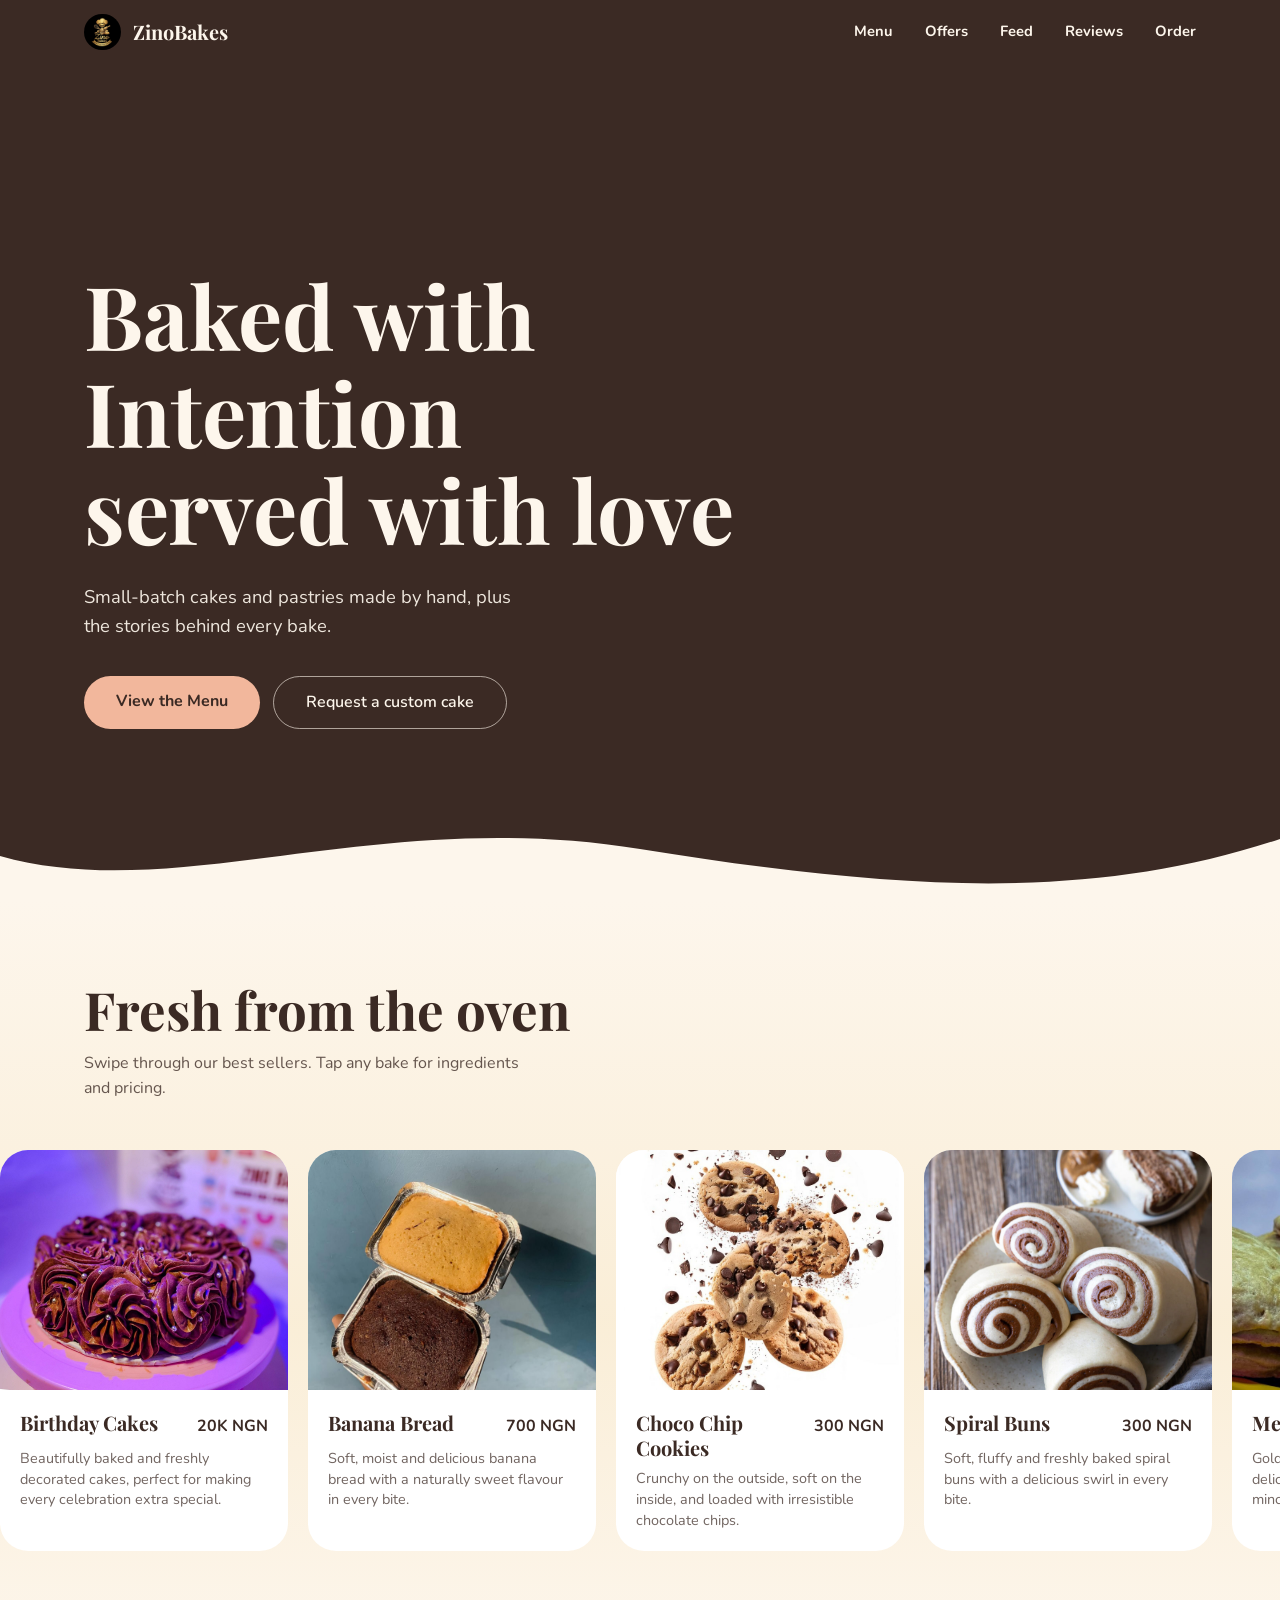
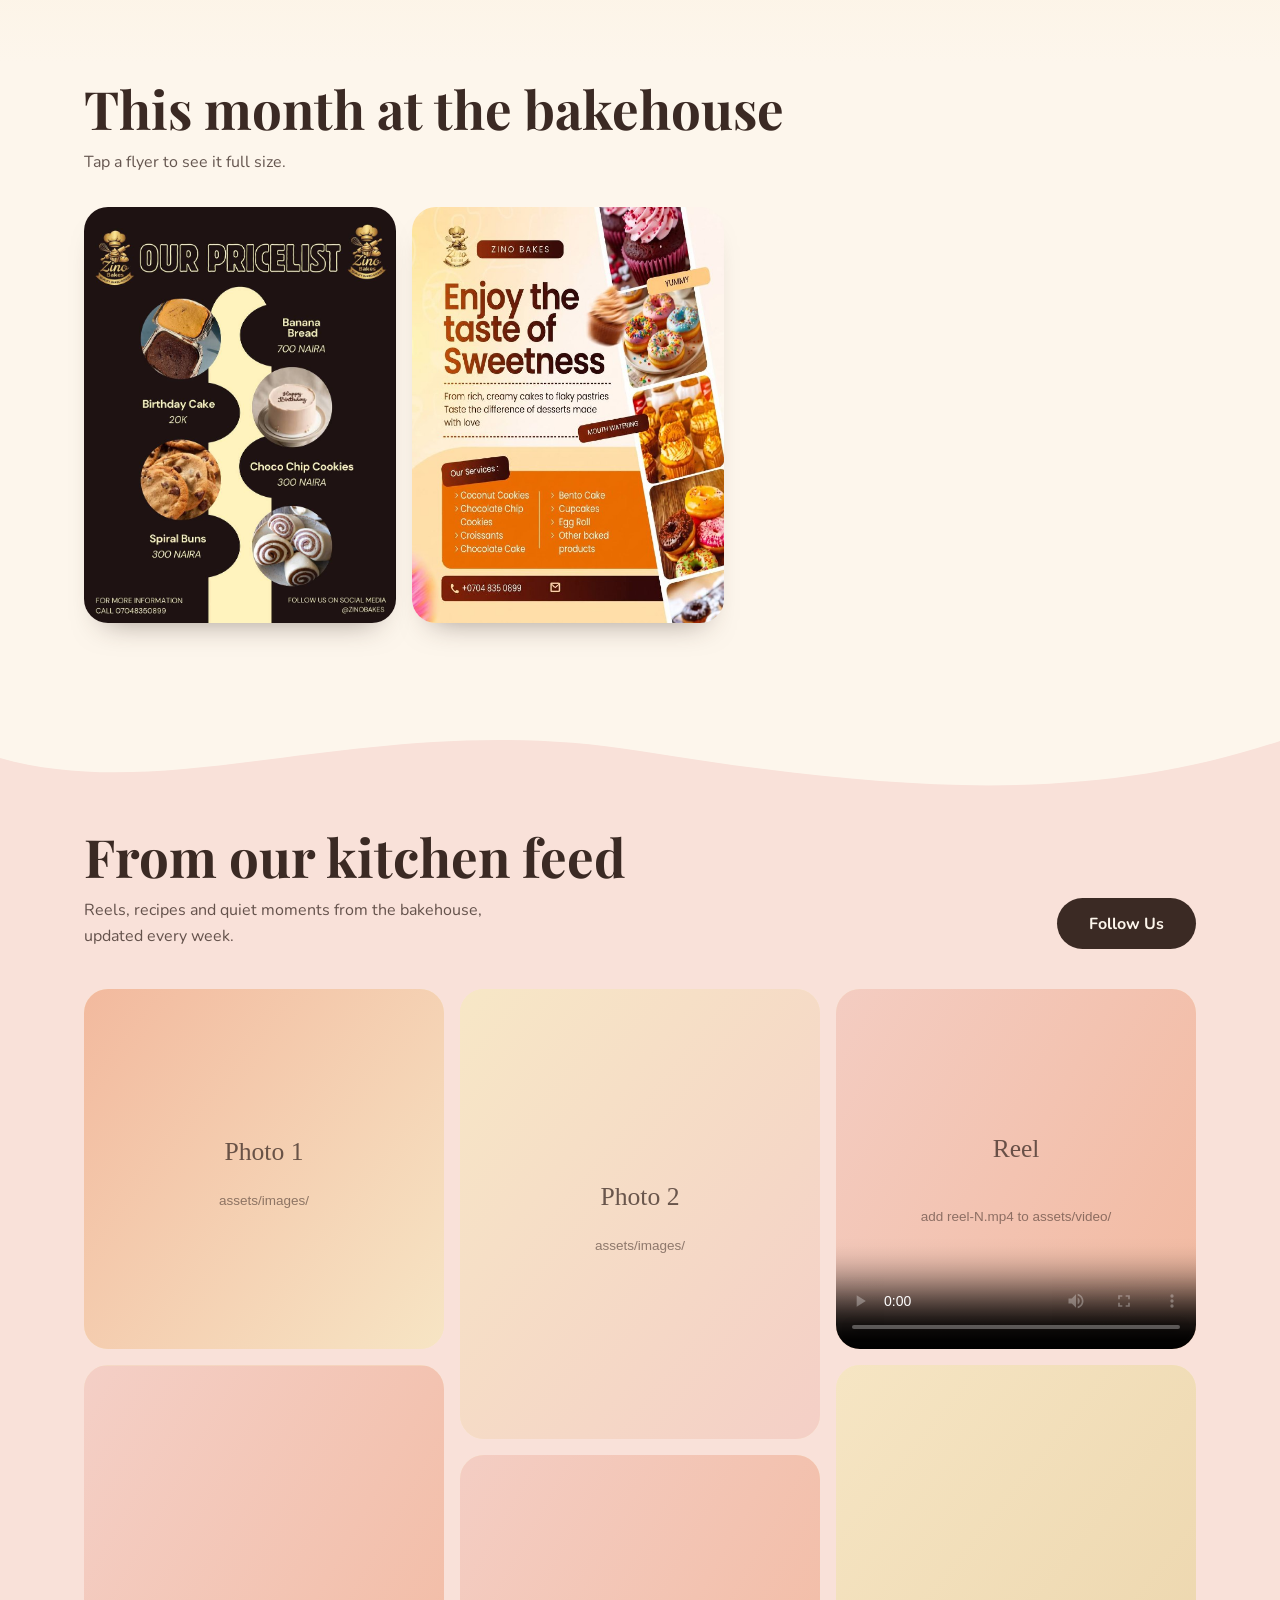
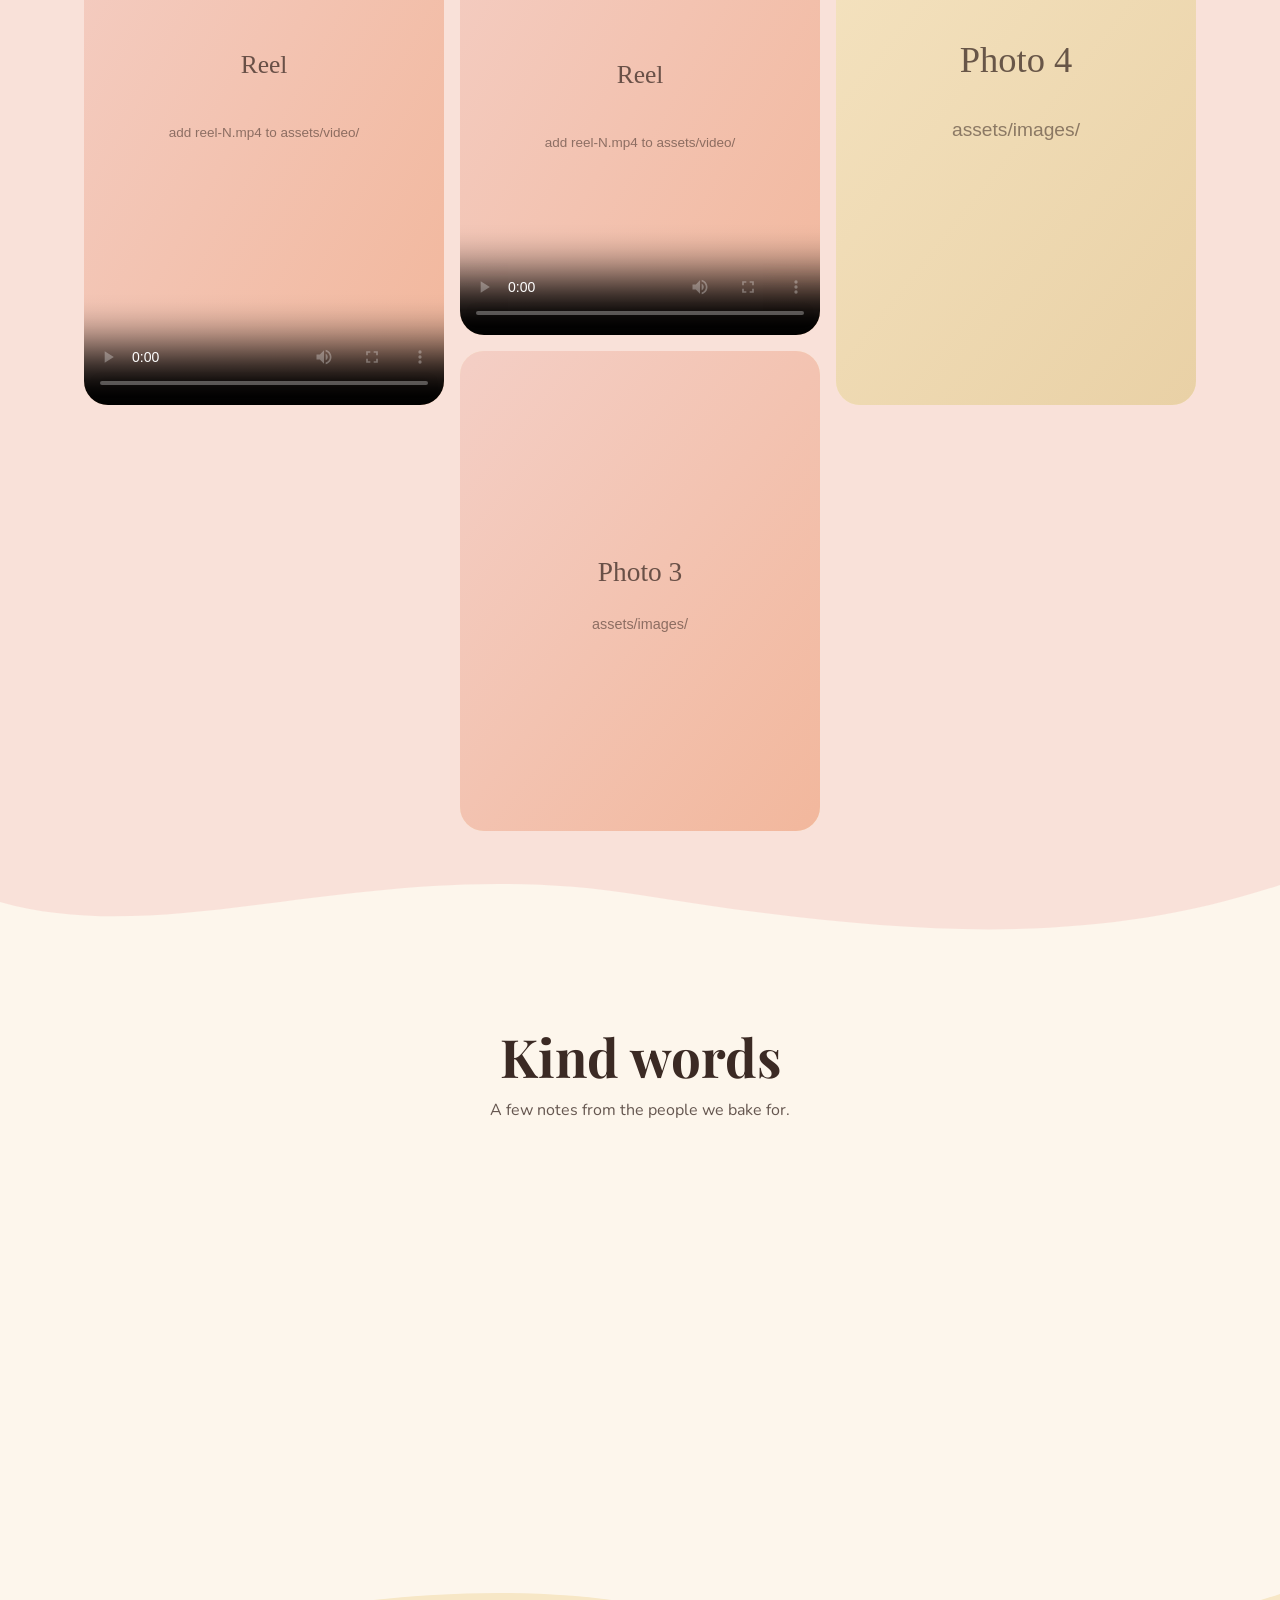
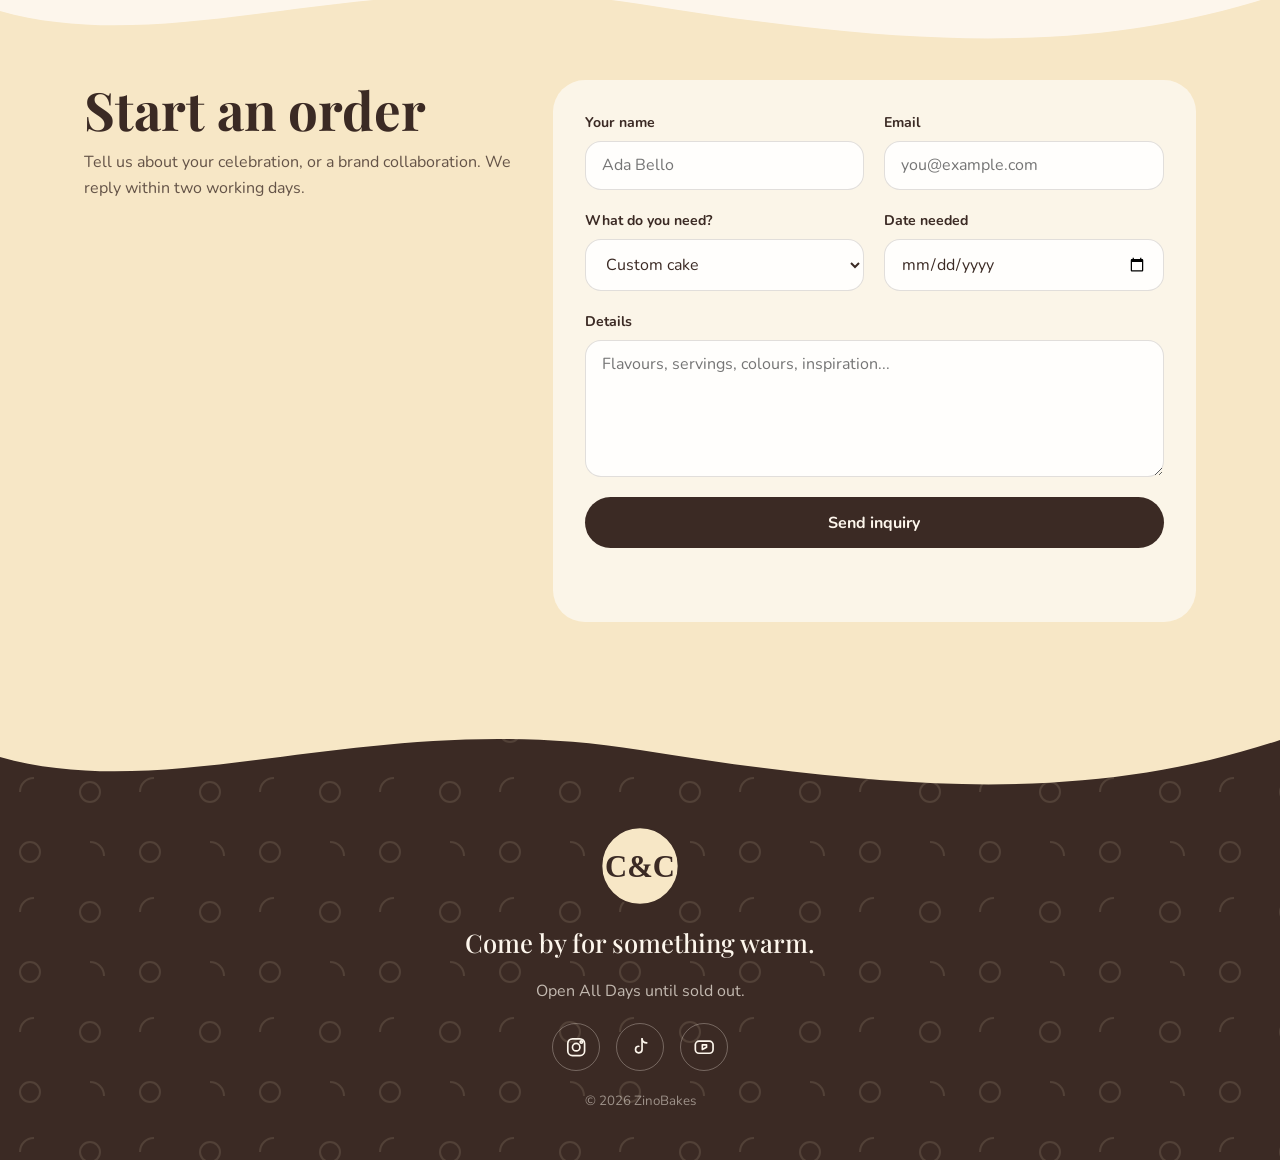
==== index.html @ 6f9457a2 "Add files via upload" ====
<!DOCTYPE html>
<html lang="en">
<head>
  <meta charset="utf-8">
  <meta name="viewport" content="width=device-width, initial-scale=1, viewport-fit=cover">
  <title>ZinoBakes</title>
  <meta name="description" content="Small-batch cakes and pastries made by hand, plus the stories behind every bake.">
  <link rel="icon" href="assets/logo/logo.jpg">
  <link rel="preconnect" href="https://fonts.googleapis.com">
  <link rel="preconnect" href="https://fonts.gstatic.com" crossorigin>
  <link href="https://fonts.googleapis.com/css2?family=Nunito:wght@400;600;700&family=Playfair+Display:ital,wght@0,500;0,700;1,500&display=swap" rel="stylesheet">
  <link rel="stylesheet" href="css/styles.css">
</head>
<body>

<!-- ============ 1. NAVIGATION ============ -->
<header class="site-header">
  <nav class="nav" aria-label="Main">
    <a href="#top" class="brand">
      <img src="assets/logo/logo.jpg" alt="Crumb &amp; Cream logo">
      <span>ZinoBakes</span>
    </a>
    <ul class="nav-links">
      <li><a href="#menu">Menu</a></li>
      <li><a href="#offers">Offers</a></li>
      <li><a href="#feed">Feed</a></li>
      <li><a href="#reviews">Reviews</a></li>
      <li><a href="#order">Order</a></li>
    </ul>
  </nav>
</header>

<main>

<!-- ============ 2. HERO ============ -->
<section id="top" class="hero">
  <video src="assets/video/hero.mp4" poster="assets/images/hero-poster.jpg" autoplay loop muted playsinline aria-label="Hands shaping and baking dough"></video>
  <div class="hero-shade"></div>
  <div class="hero-text">
    <h1>Baked with Intention<br>served with love</h1>
    <p>Small-batch cakes and pastries made by hand, plus the stories behind every bake.</p>
    <div class="hero-actions">
      <a href="#menu" class="btn btn-peach">View the Menu</a>
      <a href="#order" class="btn btn-ghost">Request a custom cake</a>
    </div>
  </div>
  <svg class="wave" viewBox="0 0 1440 100" preserveAspectRatio="none" aria-hidden="true"><path fill="#fdf6ec" d="M0 55 C200 105 420 5 720 48 S1230 100 1440 38 V100 H0Z"/></svg>
</section>

<!-- ============ 3. MENU CAROUSEL (swipe sideways) ============ -->
<section id="menu" class="section menu">
  <div class="container intro">
    <h2>Fresh from the oven</h2>
    <p>Swipe through our best sellers. Tap any bake for ingredients and pricing.</p>
  </div>
  <ul class="track">

      <!-- PRODUCT 1: edit name, price, text and image here -->
      <li class="card" id="product-1">
        <a href="#modal-1" class="card-link" aria-label="Vanilla Bean Layer Cake, $58. View details">
          <img src="assets/products/product-1.jpg" alt="Vanilla Bean Layer Cake" loading="lazy">
          <div class="card-body">
            <div class="card-title"><h3>Birthday Cakes</h3><span class="price">20K NGN</span></div>
            <p>Beautifully baked and freshly decorated cakes, perfect for making every celebration extra special.</p>
          </div>
        </a>
      </li>

      <!-- PRODUCT 2: edit name, price, text and image here -->
      <li class="card" id="product-2">
        <a href="#modal-2" class="card-link" aria-label="Almond Croissant, $6. View details">
          <img src="assets/products/product-2.jpg" alt="Almond Croissant" loading="lazy">
          <div class="card-body">
            <div class="card-title"><h3>Banana Bread</h3><span class="price">700 NGN</span></div>
            <p>Soft, moist and delicious banana bread with a naturally sweet flavour in every bite.</p>
          </div>
        </a>
      </li>

      <!-- PRODUCT 3: edit name, price, text and image here -->
      <li class="card" id="product-3">
        <a href="#modal-3" class="card-link" aria-label="Peach Blush Tart, $34. View details">
          <img src="assets/products/product-3.jpg" alt="Peach Blush Tart" loading="lazy">
          <div class="card-body">
            <div class="card-title"><h3>Choco Chip Cookies</h3><span class="price">300 NGN</span></div>
            <p>Crunchy on the outside, soft on the inside, and loaded with irresistible chocolate chips.</p>
          </div>
        </a>
      </li>

      <!-- PRODUCT 4: edit name, price, text and image here -->
      <li class="card" id="product-4">
        <a href="#modal-4" class="card-link" aria-label="Brown Butter Cookies, $14. View details">
          <img src="assets/products/product-4.jpg" alt="Brown Butter Cookies" loading="lazy">
          <div class="card-body">
            <div class="card-title"><h3>Spiral Buns</h3><span class="price">300 NGN</span></div>
            <p>Soft, fluffy and freshly baked spiral buns with a delicious swirl in every bite.</p>
          </div>
        </a>
      </li>

      <!-- PRODUCT 5: edit name, price, text and image here -->
      <li class="card" id="product-5">
        <a href="#modal-5" class="card-link" aria-label="Honey Cardamom Buns, $16. View details">
          <img src="assets/products/product-5.jpg" alt="Honey Cardamom Buns" loading="lazy">
          <div class="card-body">
            <div class="card-title"><h3>Meat Pie</h3><span class="price">700 NGN</span></div>
            <p>Golden, flaky pastry filled with a delicious, well-seasoned mixture of minced meat, potatoes and carrots.</p>
          </div>
        </a>
      </li>

      <!-- PRODUCT 6: edit name, price, text and image here -->
      <li class="card" id="product-6">
        <a href="#modal-6" class="card-link" aria-label="Rose Pistachio Cupcakes, $24. View details">
          <img src="assets/products/product-6.jpg" alt="Rose Pistachio Cupcakes" loading="lazy">
          <div class="card-body">
            <div class="card-title"><h3>Cupcakes</h3><span class="price">1.5K NGN</span></div>
            <p>Soft, fluffy and moist mini cakes, beautifully decorated with creamy frosting for a delightful treat.</p>
          </div>
        </a>
      </li>

  </ul>
</section>

<!-- ============ 4. OFFERS / FLYERS (tap to enlarge) ============ -->
<section id="offers" class="section offers">
  <div class="container intro">
    <h2>This month at the bakehouse</h2>
    <p>Tap a flyer to see it full size.</p>
  </div>
  <div class="container flyers">
    <!-- FLYER 1: swap the image in assets/flyers -->
    <a href="#flyer-1" class="flyer"><img src="assets/flyers/flyer-1.jpg" alt="Weekend offer flyer" loading="lazy"></a>
    <!-- FLYER 2 -->
    <a href="#flyer-2" class="flyer"><img src="assets/flyers/flyer-2.jpg" alt="Custom cake menu flyer" loading="lazy"></a>
  </div>
</section>

<!-- ============ 5. SOCIAL FEED (masonry) ============ -->
<section id="feed" class="feed">
  <div class="wave-top"><svg class="wave" viewBox="0 0 1440 100" preserveAspectRatio="none" aria-hidden="true"><path fill="#f9e1d9" d="M0 55 C200 105 420 5 720 48 S1230 100 1440 38 V100 H0Z"/></svg></div>
  <div class="feed-body">
    <div class="container">
      <div class="feed-head">
        <div class="intro">
          <h2>From our kitchen feed</h2>
          <p>Reels, recipes and quiet moments from the bakehouse, updated every week.</p>
        </div>
        <a href="https://www.instagram.com/zino_bakes?dlrf=MW4ybmh5eHhidWxyYw==" class="btn btn-dark">Follow Us</a>
      </div>
      <div class="masonry">

        <!-- PHOTO TILE: change src and caption -->
        <figure class="tile r-sq"><img src="assets/images/social-1.svg" alt="Saturday morning spread" loading="lazy"><figcaption>Saturday morning spread</figcaption></figure>

        <!-- VIDEO TILE: change src (mp4 in assets/video) and caption -->
        <figure class="tile r-916"><video src="assets/video/reel-1.mp4" poster="assets/images/reel-poster.svg" loop controls playsinline preload="metadata" aria-label="Lamination, folded in 60 seconds"></video><span class="video-caption">Folded in 60 seconds</span></figure>

        <!-- PHOTO TILE: change src and caption -->
        <figure class="tile r-45"><img src="assets/images/social-2.svg" alt="Flour-dusted hands" loading="lazy"><figcaption>Flour-dusted hands</figcaption></figure>

        <!-- VIDEO TILE: change src (mp4 in assets/video) and caption -->
        <figure class="tile r-34"><video src="assets/video/reel-2.mp4" poster="assets/images/reel-poster.svg" loop controls playsinline preload="metadata" aria-label="Piping rosettes"></video><span class="video-caption">Piping rosettes</span></figure>

        <!-- PHOTO TILE: change src and caption -->
        <figure class="tile r-34"><img src="assets/images/social-3.svg" alt="Tart in golden light" loading="lazy"><figcaption>Tart in golden light</figcaption></figure>

        <!-- VIDEO TILE: change src (mp4 in assets/video) and caption -->
        <figure class="tile r-sq"><video src="assets/video/reel-3.mp4" poster="assets/images/reel-poster.svg" loop controls playsinline preload="metadata" aria-label="The first slice"></video><span class="video-caption">The first slice</span></figure>

        <!-- PHOTO TILE: change src and caption -->
        <figure class="tile r-916"><img src="assets/images/social-4.svg" alt="Behind the counter" loading="lazy"><figcaption>Behind the counter</figcaption></figure>

      </div>
    </div>
  </div>
  <svg class="wave" viewBox="0 0 1440 100" preserveAspectRatio="none" aria-hidden="true"><path fill="#fdf6ec" d="M0 55 C200 105 420 5 720 48 S1230 100 1440 38 V100 H0Z"/></svg>
</section>

<!-- ============ 6. TESTIMONIALS (fade automatically) ============ -->
<section id="reviews" class="section reviews">
  <div class="container intro center">
    <h2>Kind words</h2>
    <p>A few notes from the people we bake for.</p>
  </div>
  <div class="container slider">

        <!-- REVIEW 1: edit photo, text and name -->
        <blockquote class="review">
          <img src="assets/reviews/review-1.svg" alt="Amara O.'s order" loading="lazy">
          <div>
            <div class="stars" role="img" aria-label="5 out of 5 stars"><svg viewBox="0 0 24 24"><path d="M12 2.5l2.9 6.1 6.6.8-4.9 4.6 1.3 6.6L12 17.3l-5.9 3.3 1.3-6.6L2.5 9.4l6.6-.8z"/></svg><svg viewBox="0 0 24 24"><path d="M12 2.5l2.9 6.1 6.6.8-4.9 4.6 1.3 6.6L12 17.3l-5.9 3.3 1.3-6.6L2.5 9.4l6.6-.8z"/></svg><svg viewBox="0 0 24 24"><path d="M12 2.5l2.9 6.1 6.6.8-4.9 4.6 1.3 6.6L12 17.3l-5.9 3.3 1.3-6.6L2.5 9.4l6.6-.8z"/></svg><svg viewBox="0 0 24 24"><path d="M12 2.5l2.9 6.1 6.6.8-4.9 4.6 1.3 6.6L12 17.3l-5.9 3.3 1.3-6.6L2.5 9.4l6.6-.8z"/></svg><svg viewBox="0 0 24 24"><path d="M12 2.5l2.9 6.1 6.6.8-4.9 4.6 1.3 6.6L12 17.3l-5.9 3.3 1.3-6.6L2.5 9.4l6.6-.8z"/></svg></div>
            <p>Our wedding cake looked like a painting and tasted even better. Guests are still asking where it came from.</p>
            <footer><strong>Amara O.</strong>, Wedding cake client</footer>
          </div>
        </blockquote>

        <!-- REVIEW 2: edit photo, text and name -->
        <blockquote class="review">
          <img src="assets/reviews/review-2.svg" alt="Daniel K.'s order" loading="lazy">
          <div>
            <div class="stars" role="img" aria-label="5 out of 5 stars"><svg viewBox="0 0 24 24"><path d="M12 2.5l2.9 6.1 6.6.8-4.9 4.6 1.3 6.6L12 17.3l-5.9 3.3 1.3-6.6L2.5 9.4l6.6-.8z"/></svg><svg viewBox="0 0 24 24"><path d="M12 2.5l2.9 6.1 6.6.8-4.9 4.6 1.3 6.6L12 17.3l-5.9 3.3 1.3-6.6L2.5 9.4l6.6-.8z"/></svg><svg viewBox="0 0 24 24"><path d="M12 2.5l2.9 6.1 6.6.8-4.9 4.6 1.3 6.6L12 17.3l-5.9 3.3 1.3-6.6L2.5 9.4l6.6-.8z"/></svg><svg viewBox="0 0 24 24"><path d="M12 2.5l2.9 6.1 6.6.8-4.9 4.6 1.3 6.6L12 17.3l-5.9 3.3 1.3-6.6L2.5 9.4l6.6-.8z"/></svg><svg viewBox="0 0 24 24"><path d="M12 2.5l2.9 6.1 6.6.8-4.9 4.6 1.3 6.6L12 17.3l-5.9 3.3 1.3-6.6L2.5 9.4l6.6-.8z"/></svg></div>
            <p>The almond croissants are the reason I wake up early on Fridays. Flaky, buttery and never too sweet.</p>
            <footer><strong>Daniel K.</strong>, Weekly regular</footer>
          </div>
        </blockquote>

        <!-- REVIEW 3: edit photo, text and name -->
        <blockquote class="review">
          <img src="assets/reviews/review-3.svg" alt="Tola B.'s order" loading="lazy">
          <div>
            <div class="stars" role="img" aria-label="5 out of 5 stars"><svg viewBox="0 0 24 24"><path d="M12 2.5l2.9 6.1 6.6.8-4.9 4.6 1.3 6.6L12 17.3l-5.9 3.3 1.3-6.6L2.5 9.4l6.6-.8z"/></svg><svg viewBox="0 0 24 24"><path d="M12 2.5l2.9 6.1 6.6.8-4.9 4.6 1.3 6.6L12 17.3l-5.9 3.3 1.3-6.6L2.5 9.4l6.6-.8z"/></svg><svg viewBox="0 0 24 24"><path d="M12 2.5l2.9 6.1 6.6.8-4.9 4.6 1.3 6.6L12 17.3l-5.9 3.3 1.3-6.6L2.5 9.4l6.6-.8z"/></svg><svg viewBox="0 0 24 24"><path d="M12 2.5l2.9 6.1 6.6.8-4.9 4.6 1.3 6.6L12 17.3l-5.9 3.3 1.3-6.6L2.5 9.4l6.6-.8z"/></svg><svg viewBox="0 0 24 24"><path d="M12 2.5l2.9 6.1 6.6.8-4.9 4.6 1.3 6.6L12 17.3l-5.9 3.3 1.3-6.6L2.5 9.4l6.6-.8z"/></svg></div>
            <p>I asked for something peachy and soft. What arrived was perfect, down to the handwritten card.</p>
            <footer><strong>Tola B.</strong>, Birthday order</footer>
          </div>
        </blockquote>

  </div>
</section>

<!-- ============ 7. ORDER INQUIRY ============ -->
<section id="order" class="order">
  <div class="wave-top"><svg class="wave" viewBox="0 0 1440 100" preserveAspectRatio="none" aria-hidden="true"><path fill="#f7e7c6" d="M0 55 C200 105 420 5 720 48 S1230 100 1440 38 V100 H0Z"/></svg></div>
  <div class="order-body">
    <div class="container order-grid">
      <div class="intro">
        <h2>Start an order</h2>
        <p>Tell us about your celebration, or a brand collaboration. We reply within two working days.</p>
      </div>
      <!-- Sent to your database by js/db.js. Keep the name="" attributes as they are. -->
      <form id="inquiry-form" class="form" novalidate>
        <label>Your name<input name="name" required placeholder="Ada Bello" autocomplete="name"></label>
        <label>Email<input name="email" type="email" required placeholder="you@example.com" autocomplete="email"></label>
        <label>What do you need?
          <select name="type">
            <option>Custom cake</option><option>Pastry box</option><option>Event catering</option><option>Content collaboration</option>
          </select>
        </label>
        <label>Date needed<input name="needed_by" type="date"></label>
        <label class="wide">Details<textarea name="message" rows="5" required placeholder="Flavours, servings, colours, inspiration..."></textarea></label>
        <button type="submit" class="btn btn-dark wide">Send inquiry</button>
        <p id="form-status" class="form-status wide" role="status" aria-live="polite"></p>
      </form>
    </div>
  </div>
</section>

</main>

<!-- ============ 8. FOOTER ============ -->
<footer class="footer">
  <div class="wave-top"><svg class="wave" viewBox="0 0 1440 100" preserveAspectRatio="none" aria-hidden="true"><path fill="#3b2a24" d="M0 55 C200 105 420 5 720 48 S1230 100 1440 38 V100 H0Z"/></svg></div>
  <!-- Footer background pattern: change the file in assets/patterns -->
  <div class="footer-pattern" style="background-image:url('assets/patterns/pattern.svg')" aria-hidden="true"></div>
  <div class="footer-inner">
    <img src="assets/logo/logo.svg" alt="Crumb &amp; Cream logo" class="footer-logo">
    <p class="footer-line">Come by for something warm.</p>
    <p class="footer-sub">Open All Days until sold out.</p>
    <ul class="socials">
      <!-- Replace each href with your profile link -->
      <li><a href="https://www.instagram.com/zino_bakes?dlrf=MW4ybmh5eHhidWxyYw==" aria-label="Instagram"><svg viewBox="0 0 24 24"><rect x="3" y="3" width="18" height="18" rx="5"/><circle cx="12" cy="12" r="4"/><circle cx="17.5" cy="6.5" r="1.3"/></svg></a></li>
      <li><a href="https://www.tiktok.com/@zinobakes?_r=1&_t=ZS-9B4LG4REAlz" aria-label="TikTok"><svg viewBox="0 0 24 24"><path d="M14 3v11.5a3.5 3.5 0 1 1-3.5-3.5"/><path d="M14 3c.4 2.6 2 4.2 5 4.4"/></svg></a></li>
      <li><a href="https://www.facebook.com/profile.php?id=61594861042421" aria-label="Facebook"><svg viewBox="0 0 24 24"><rect x="2.5" y="5.5" width="19" height="13" rx="4"/><path d="M10 9.5v5l4.5-2.5v-2.5z"/></svg></a></li>
    </ul>
    <small>&copy; 2026 ZinoBakes</small>
  </div>
</footer>

<!-- ============ POP-UPS (product details) ============ -->

  <!-- POP-UP 1: opens when the card above is tapped. Keep id="modal-1" matching the card link. -->
  <div class="modal" id="modal-1" role="dialog" aria-label="Birthday Cake">
    <a href="#menu" class="modal-veil" aria-label="Close"></a>
    <article class="modal-panel">
      <a href="#menu" class="modal-close" aria-label="Close">&times;</a>
      <img src="assets/products/product-1.jpg" alt="Birthday Cake">
      <div class="modal-text">
        <p class="tag">Celebration Favourite</p>
        <div class="card-title"><h3>Birthday Cake</h3><span class="price">₦20,000</span></div>
        <p>Beautifully baked cake with soft, fluffy layers and delicious creamy frosting, specially decorated to make every celebration unforgettable.</p>
        <h4>Made with</h4>
        <ul class="chips"><li>Premium flour</li><li>Fresh eggs</li><li>Butter</li><li>Whipped cream</li><li>Cake flavouring</li></ul>
        <p class="small">Serves 8–12 people</p>
        <a href="#order" class="btn btn-dark">Order this bake</a>
      </div>
    </article>
  </div>

  <!-- POP-UP 2: opens when the card above is tapped. Keep id="modal-2" matching the card link. -->
  <div class="modal" id="modal-2" role="dialog" aria-label="Banana Bread">
    <a href="#menu" class="modal-veil" aria-label="Close"></a>
    <article class="modal-panel">
      <a href="#menu" class="modal-close" aria-label="Close">&times;</a>
      <img src="assets/products/product-2.svg" alt="Banana Bread">
      <div class="modal-text">
        <p class="tag">Customer Favourite</p>
        <div class="card-title"><h3>Banana Bread</h3><span class="price">₦700</span></div>
        <p>Soft, moist and freshly baked banana bread with a naturally sweet banana flavour that makes every bite irresistible.</p>
        <h4>Made with</h4>
        <ul class="chips"><li>Ripe bananas</li><li>Premium flour</li><li>Fresh eggs</li><li>Butter</li><li>Sugar</li></ul>
        <p class="small">Serves 1–2 people</p>
        <a href="#order" class="btn btn-dark">Order this bake</a>
      </div>
    </article>
  </div>

  <!-- POP-UP 3: opens when the card above is tapped. Keep id="modal-3" matching the card link. -->
  <div class="modal" id="modal-3" role="dialog" aria-label="Choco Chip Cookies">
    <a href="#menu" class="modal-veil" aria-label="Close"></a>
    <article class="modal-panel">
      <a href="#menu" class="modal-close" aria-label="Close">&times;</a>
      <img src="assets/products/product-3.svg" alt="Choco Chip Cookies">
      <div class="modal-text">
        <div class="card-title"><h3>Choco Chip Cookies</h3><span class="price">₦300</span></div>
        <p>Delicious golden cookies with a crunchy exterior, soft centre and generous chocolate chips in every bite.</p>
        <h4>Made with</h4>
        <ul class="chips"><li>Chocolate chips</li><li>Premium flour</li><li>Butter</li><li>Fresh eggs</li><li>Sugar</li></ul>
        <p class="small">Serves 1 person per cookie</p>
        <a href="#order" class="btn btn-dark">Order this bake</a>
      </div>
    </article>
  </div>

  <!-- POP-UP 4: opens when the card above is tapped. Keep id="modal-4" matching the card link. -->
  <div class="modal" id="modal-4" role="dialog" aria-label="Spiral Buns">
    <a href="#menu" class="modal-veil" aria-label="Close"></a>
    <article class="modal-panel">
      <a href="#menu" class="modal-close" aria-label="Close">&times;</a>
      <img src="assets/products/product-4.svg" alt="Spiral Buns">
      <div class="modal-text">
        <div class="card-title"><h3>Spiral Buns</h3><span class="price">₦300</span></div>
        <p>Soft, fluffy and freshly baked spiral buns with a beautiful swirl and a deliciously sweet filling.</p>
        <h4>Made with</h4>
        <ul class="chips"><li>Premium flour</li><li>Butter</li><li>Fresh eggs</li><li>Sugar</li><li>Cinnamon filling</li></ul>
        <p class="small">Serves 1 person per bun</p>
        <a href="#order" class="btn btn-dark">Order this bake</a>
      </div>
    </article>
  </div>

  <!-- POP-UP 5: opens when the card above is tapped. Keep id="modal-5" matching the card link. -->
  <div class="modal" id="modal-5" role="dialog" aria-label="Meat Pie">
    <a href="#menu" class="modal-veil" aria-label="Close"></a>
    <article class="modal-panel">
      <a href="#menu" class="modal-close" aria-label="Close">&times;</a>
      <img src="assets/products/product-5.svg" alt="Meat Pie">
      <div class="modal-text">
        <div class="card-title"><h3>Meat Pie</h3><span class="price">₦1,000</span></div>
        <p>Golden, flaky and buttery pastry filled with a rich, well-seasoned mixture of minced meat, potatoes and carrots.</p>
        <h4>Made with</h4>
        <ul class="chips"><li>Minced meat</li><li>Premium flour</li><li>Potatoes</li><li>Fresh carrots</li><li>Butter and spices</li></ul>
        <p class="small">Serves 1 person per pie</p>
        <a href="#order" class="btn btn-dark">Order this bake</a>
      </div>
    </article>
  </div>

  <!-- POP-UP 6: opens when the card above is tapped. Keep id="modal-6" matching the card link. -->
  <div class="modal" id="modal-6" role="dialog" aria-label="Cupcakes">
    <a href="#menu" class="modal-veil" aria-label="Close"></a>
    <article class="modal-panel">
      <a href="#menu" class="modal-close" aria-label="Close">&times;</a>
      <img src="assets/products/product-6.svg" alt="Cupcakes">
      <div class="modal-text">
        <div class="card-title"><h3>Cupcakes</h3><span class="price">₦1,500</span></div>
        <p>Soft, fluffy and moist mini cakes topped with smooth, creamy frosting, making them the perfect little treat for every occasion.</p>
        <h4>Made with</h4>
        <ul class="chips"><li>Premium flour</li><li>Fresh eggs</li><li>Butter</li><li>Sugar</li><li>Creamy frosting</li></ul>
        <p class="small">Serves 1 person per cupcake</p>
        <a href="#order" class="btn btn-dark">Order this bake</a>
      </div>
    </article>
  </div>

<!-- ============ POP-UPS (flyers) ============ -->
<div class="modal" id="flyer-1" role="dialog" aria-label="Weekend offer flyer">
  <a href="#offers" class="modal-veil" aria-label="Close"></a>
  <div class="flyer-view"><a href="#offers" class="modal-close" aria-label="Close">&times;</a><img src="assets/flyers/flyer-1.jpg" alt="Weekend offer flyer"></div>
</div>
<div class="modal" id="flyer-2" role="dialog" aria-label="Custom cake menu flyer">
  <a href="#offers" class="modal-veil" aria-label="Close"></a>
  <div class="flyer-view"><a href="#offers" class="modal-close" aria-label="Close">&times;</a><img src="assets/flyers/flyer-2.jpg" alt="Custom cake menu flyer"></div>
</div>

<!-- JavaScript is only used for the database and API key -->
<script src="js/config.js"></script>
<script src="js/db.js"></script>
</body>
</html>
---- css/styles.css ----
/* =====================================================================
   Crumb & Cream Bakehouse: styles
   Edit the colours in :root to re-theme the whole site.
   ===================================================================== */
:root {
  --cream: #fdf6ec;
  --vanilla: #f7e7c6;
  --blush: #f4cfc6;
  --peach: #f2b79c;
  --espresso: #3b2a24;
  --feed: #f9e1d9;
  --serif: "Playfair Display", Georgia, serif;
  --sans: Nunito, system-ui, sans-serif;
  --ease: cubic-bezier(.2, .8, .2, 1);
}

*, *::before, *::after { box-sizing: border-box; }
html { scroll-behavior: smooth; scroll-padding-top: 6rem; background: var(--cream); }
body { margin: 0; background: var(--cream); color: var(--espresso); font-family: var(--sans); line-height: 1.6; -webkit-font-smoothing: antialiased; }
body:has(.modal:target) { overflow: hidden; }
img, video, svg { display: block; max-width: 100%; }
a { color: inherit; text-decoration: none; }
ul { list-style: none; margin: 0; padding: 0; }
h1, h2, h3, h4, p { margin: 0; }
h1, h2, h3 { font-family: var(--serif); font-weight: 700; line-height: 1.1; }
:focus-visible { outline: 3px solid var(--peach); outline-offset: 3px; border-radius: 6px; }

.container { max-width: 72rem; margin-inline: auto; padding-inline: 1.25rem; }
.section { padding-block: 5rem; }
.intro h2 { font-size: clamp(2.2rem, 5vw, 3.3rem); }
.intro p { margin-top: .8rem; max-width: 28rem; opacity: .78; }
.center { text-align: center; }
.center p { margin-inline: auto; }
.wave { width: 100%; height: 60px; }
@media (min-width: 768px) { .wave { height: 100px; } }
.wave-top { background: var(--cream); }

/* ---------- Buttons ---------- */
.btn { display: inline-block; border: 0; border-radius: 999px; padding: .9rem 2rem; font: 700 1rem var(--sans); cursor: pointer; text-align: center; transition: filter .3s, opacity .3s, background .3s; }
.btn-peach { background: var(--peach); color: var(--espresso); }
.btn-peach:hover { filter: brightness(1.06); }
.btn-ghost { border: 1px solid rgba(253,246,236,.6); color: var(--cream); font-weight: 600; }
.btn-ghost:hover { background: rgba(253,246,236,.12); }
.btn-dark { background: var(--espresso); color: var(--cream); }
.btn-dark:hover { opacity: .88; }

/* ---------- 1. Navigation (transparent to solid on scroll) ---------- */
.site-header { position: fixed; inset: 0 0 auto 0; z-index: 40; padding-top: env(safe-area-inset-top, 0px);
  background: rgba(253,246,236,.96); color: var(--espresso); box-shadow: 0 8px 30px -18px rgba(59,42,36,.5); }
.nav { max-width: 72rem; margin-inline: auto; padding: .5rem 1.25rem; display: flex; flex-wrap: wrap; align-items: center; justify-content: space-between; gap: .25rem 1.5rem; }
.brand { display: flex; align-items: center; gap: .75rem; font: 700 1.25rem var(--serif); }
.brand img { width: 2.3rem; height: 2.3rem; border-radius: 50%; object-fit: cover; }
.nav-links { display: flex; gap: 1.5rem; font-size: .92rem; font-weight: 700; overflow-x: auto; width: 100%; scrollbar-width: none; padding-bottom: .25rem; }
.nav-links::-webkit-scrollbar { display: none; }
.nav-links a { white-space: nowrap; transition: opacity .3s; }
.nav-links a:hover { opacity: .55; }
@media (min-width: 768px) {
  .nav { height: 4rem; padding-block: 0; flex-wrap: nowrap; }
  .nav-links { width: auto; padding: 0; gap: 2rem; }
}
/* Browsers that support scroll-driven animation: start transparent, turn cream while scrolling.
   Others simply keep the solid cream bar above. */
@supports (animation-timeline: scroll()) {
  .site-header { background: transparent; color: var(--cream); box-shadow: none;
    animation: solidify linear both; animation-timeline: scroll(root block); animation-range: 0 140px; }
}
@keyframes solidify { to { background: rgba(253,246,236,.96); color: var(--espresso); box-shadow: 0 8px 30px -18px rgba(59,42,36,.5); } }

/* ---------- 2. Hero ---------- */
.hero { position: relative; overflow: hidden; background: var(--espresso); }
.hero video { width: 100%; height: 100vh; height: 100svh; object-fit: cover; }
.hero-shade { position: absolute; inset: 0; background: linear-gradient(180deg, rgba(59,42,36,.7), rgba(59,42,36,.35) 50%, rgba(59,42,36,.7)); }
.hero-text { position: absolute; inset: 0; display: flex; flex-direction: column; justify-content: center; max-width: 72rem; margin-inline: auto; padding: 6rem 1.25rem 0; color: var(--cream); }
.hero h1 { font-size: clamp(3rem, 8vw, 5.5rem); max-width: 46rem; }
.hero p { margin-top: 1.5rem; max-width: 28rem; font-size: 1.15rem; opacity: .92; }
.hero-actions { margin-top: 2.2rem; display: flex; flex-wrap: wrap; gap: .8rem; }
.hero .wave { position: absolute; bottom: -1px; left: 0; }

/* ---------- 3. Menu carousel (native swipe, no JavaScript) ---------- */
.menu { background: linear-gradient(180deg, var(--cream), rgba(247,231,198,.55) 55%, var(--cream)); }
.menu .intro { margin-bottom: 2.5rem; }
.track { display: flex; gap: 1.25rem; overflow-x: auto; scroll-snap-type: x mandatory; padding: .5rem max(1.25rem, calc((100vw - 72rem) / 2 + 1.25rem)) 2rem; scrollbar-width: thin; scrollbar-color: var(--peach) transparent; }
.card { flex: 0 0 min(78%, 18rem); scroll-snap-align: start; background: #fff; border-radius: 1.75rem; overflow: hidden; transition: transform .5s var(--ease), box-shadow .5s; }
.card:hover { transform: translateY(-6px); box-shadow: 0 26px 40px -24px rgba(59,42,36,.5); }
.card-link { display: block; height: 100%; }
.card img { width: 100%; height: 15rem; object-fit: cover; background: var(--vanilla); }
.card-body { padding: 1.25rem; }
.card-title { display: flex; justify-content: space-between; align-items: baseline; gap: .8rem; }
.card-title h3 { font-size: 1.25rem; line-height: 1.25; }
.price { font-weight: 700; white-space: nowrap; }
.card-body p { margin-top: .5rem; font-size: .9rem; line-height: 1.45; opacity: .72; }

/* ---------- Pop-ups (pure CSS using :target) ---------- */
.modal { position: fixed; inset: 0; z-index: 60; display: none; align-items: center; justify-content: center; padding: 1rem; }
.modal:target { display: flex; animation: veil .3s both; }
.modal-veil { position: absolute; inset: 0; background: rgba(59,42,36,.72); backdrop-filter: blur(4px); }
.modal-panel { position: relative; display: flex; flex-direction: column; width: 100%; max-width: 48rem; max-height: 92vh; overflow: hidden; background: var(--cream); border-radius: 2rem; box-shadow: 0 30px 80px -20px rgba(0,0,0,.5); animation: panel .4s var(--ease) both; }
.modal-panel > img { width: 100%; height: 14rem; object-fit: cover; flex: none; background: var(--vanilla); }
.modal-text { padding: 1.75rem; overflow-y: auto; }
.modal-text .tag { font-size: .85rem; font-weight: 700; opacity: .6; }
.modal-text h3 { font-size: 1.9rem; }
.modal-text > p:not(.tag):not(.small) { margin-top: .9rem; opacity: .85; }
.modal-text h4 { margin-top: 1.4rem; font-size: .9rem; }
.chips { display: flex; flex-wrap: wrap; gap: .5rem; margin-top: .6rem; }
.chips li { background: var(--vanilla); border-radius: 999px; padding: .2rem .8rem; font-size: .88rem; }
.small { margin-top: 1.1rem; font-size: .88rem; opacity: .65; }
.modal-text .btn { display: block; margin-top: 1.5rem; }
.modal-close { position: absolute; top: .9rem; right: .9rem; z-index: 2; display: grid; place-items: center; width: 2.4rem; height: 2.4rem; border-radius: 50%; background: rgba(253,246,236,.92); font-size: 1.6rem; line-height: 1; box-shadow: 0 2px 8px rgba(0,0,0,.2); }
.modal-close:hover { background: #fff; }
@media (min-width: 768px) {
  .modal-panel { flex-direction: row; }
  .modal-panel > img { width: 50%; height: auto; }
  .modal-text { width: 50%; }
}
.flyer-view { position: relative; max-height: 92vh; }
.flyer-view img { max-height: 92vh; width: auto; border-radius: 1.25rem; box-shadow: 0 30px 80px -20px rgba(0,0,0,.5); animation: panel .4s var(--ease) both; }
@keyframes veil { from { opacity: 0; } }
@keyframes panel { from { opacity: 0; transform: translateY(28px) scale(.95); } }

/* ---------- 4. Flyers ---------- */
.offers { background: var(--cream); padding-top: 1rem; }
.offers .intro { margin-bottom: 2rem; }
.flyers { display: grid; grid-template-columns: repeat(2, 1fr); gap: 1rem; max-width: 40rem; margin-inline: 0; }
@media (min-width: 1024px) { .flyers { margin-inline: auto; margin-left: max(1.25rem, calc((100vw - 72rem) / 2 + 1.25rem)); padding-inline: 0; } }
.flyer { display: block; overflow: hidden; border-radius: 1.5rem; box-shadow: 0 18px 30px -20px rgba(59,42,36,.5); transition: transform .5s var(--ease); }
.flyer:hover { transform: translateY(-5px) rotate(-.6deg); }
.flyer img { width: 100%; aspect-ratio: 3 / 4; object-fit: cover; }

/* ---------- 5. Social feed (masonry) ---------- */
.feed > .wave-top { background: var(--cream); }
.feed-body { background: var(--feed); padding-block: 1.5rem 1rem; }
.feed > .wave:last-child { background: var(--feed); }
.feed-head { display: flex; flex-wrap: wrap; align-items: flex-end; justify-content: space-between; gap: 1rem; margin-bottom: 2.5rem; }
.masonry { column-count: 2; column-gap: 1rem; }
@media (min-width: 1024px) { .masonry { column-count: 3; } }
.tile { position: relative; margin: 0 0 1rem; overflow: hidden; border-radius: 1.5rem; background: var(--vanilla); break-inside: avoid; }
.tile img, .tile video { width: 100%; height: 100%; object-fit: cover; }
.tile img { transition: transform .7s; }
.tile:hover img { transform: scale(1.05); }
.r-sq { aspect-ratio: 1 / 1; } .r-45 { aspect-ratio: 4 / 5; } .r-34 { aspect-ratio: 3 / 4; } .r-916 { aspect-ratio: 9 / 16; }
.tile figcaption { position: absolute; inset: auto 0 0 0; padding: 2.5rem 1rem 1rem; background: linear-gradient(0deg, rgba(59,42,36,.65), transparent); color: var(--cream); font-size: .88rem; font-weight: 700; opacity: 0; transition: opacity .5s; pointer-events: none; }
.tile:hover figcaption { opacity: 1; }
.play { position: absolute; left: 50%; top: 50%; width: 4rem; height: 4rem; display: grid; place-items: center; transform: translate(-50%, -50%); border-radius: 50%; background: rgba(253,246,236,.88); color: var(--espresso); box-shadow: 0 8px 20px rgba(0,0,0,.25); opacity: .6; pointer-events: none; transition: opacity .35s, transform .35s; }
.play svg { width: 1.7rem; height: 1.7rem; fill: currentColor; margin-left: .15rem; }
.tile:hover .play { opacity: 1; transform: translate(-50%, -50%) scale(1.12); }
.tile:has(video:playing) .play { opacity: 0; }
.tile:has(video:not(:paused)) .play { opacity: 0; }

/* ---------- 6. Testimonials (fade, no JavaScript) ---------- */
.reviews { background: var(--cream); }
.slider { position: relative; max-width: 56rem; min-height: 27rem; margin-top: 3rem; }
@media (min-width: 640px) { .slider { min-height: 19rem; } }
.review { position: absolute; inset: 0; margin: 0; display: flex; flex-direction: column; align-items: center; gap: 1.5rem; padding: 2rem; background: rgba(247,231,198,.6); border-radius: 2rem; opacity: 0; pointer-events: none; animation: fade 18s infinite both; }
.review:nth-child(2) { animation-delay: 6s; }
.review:nth-child(3) { animation-delay: 12s; }
.slider:hover .review { animation-play-state: paused; }
@media (min-width: 640px) { .review { flex-direction: row; } }
.review img { width: 8rem; height: 8rem; flex: none; border-radius: 50%; object-fit: cover; background: var(--blush); }
@media (min-width: 640px) { .review img { width: 10rem; height: 10rem; } }
.review p { margin-top: 1rem; font: 500 clamp(1.15rem, 2.4vw, 1.5rem) / 1.55 var(--serif); }
.review footer { margin-top: 1rem; font-size: .9rem; }
.stars { display: flex; gap: .25rem; justify-content: center; }
@media (min-width: 640px) { .stars { justify-content: flex-start; } }
.stars svg { width: 1.25rem; height: 1.25rem; fill: var(--peach); }
@keyframes fade { 0% { opacity: 0; transform: translateY(12px); } 5%, 30% { opacity: 1; transform: none; } 36%, 100% { opacity: 0; transform: translateY(-8px); } }

/* ---------- 7. Order inquiry ---------- */
.order > .wave-top { background: var(--cream); }
.order-body { background: var(--vanilla); padding-block: 1.5rem 5rem; }
.order-grid { display: grid; gap: 2.5rem; }
@media (min-width: 768px) { .order-grid { grid-template-columns: 2fr 3fr; } }
.form { display: grid; gap: 1.25rem; padding: 1.5rem; background: rgba(255,255,255,.6); border-radius: 2rem; }
@media (min-width: 640px) { .form { grid-template-columns: 1fr 1fr; padding: 2rem; } }
.form label { display: block; font-size: .88rem; font-weight: 700; }
.form input, .form select, .form textarea { display: block; width: 100%; margin-top: .4rem; padding: .8rem 1rem; border: 1px solid rgba(59,42,36,.15); border-radius: 1rem; background: rgba(255,255,255,.85); color: var(--espresso); font: 400 1rem var(--sans); }
.form input:focus, .form select:focus, .form textarea:focus { outline: none; border-color: var(--peach); box-shadow: 0 0 0 3px rgba(242,183,156,.4); }
.form .wide { grid-column: 1 / -1; }
.form-status { min-height: 1.4rem; font-weight: 700; font-size: .92rem; }
.form-status.ok { color: #3f6b3a; }
.form-status.err { color: #a3392d; }
.btn:disabled { opacity: .6; cursor: wait; }

/* ---------- 8. Footer ---------- */
.footer { position: relative; overflow: hidden; background: var(--espresso); color: var(--cream); }
.footer > .wave-top { background: var(--vanilla); }
.footer-pattern { position: absolute; inset: 0; opacity: .12; background-size: 120px; pointer-events: none; }
.footer-inner { position: relative; display: flex; flex-direction: column; align-items: center; gap: 1.2rem; padding: 1.5rem 1.25rem 3rem; text-align: center; }
.footer-logo { width: 5rem; height: 5rem; border-radius: 50%; object-fit: cover; }
.footer-line { font: 500 1.6rem var(--serif); }
.footer-sub { opacity: .7; }
.socials { display: flex; gap: 1rem; }
.socials a { display: grid; place-items: center; width: 3rem; height: 3rem; border: 1px solid rgba(253,246,236,.3); border-radius: 50%; transition: background .3s, color .3s; }
.socials a:hover { background: var(--peach); color: var(--espresso); }
.socials svg { width: 1.4rem; height: 1.4rem; fill: none; stroke: currentColor; stroke-width: 1.8; stroke-linecap: round; stroke-linejoin: round; }
.footer small { opacity: .5; }

@media (prefers-reduced-motion: reduce) {
  html { scroll-behavior: auto; }
  *, *::before, *::after { transition: none !important; }
  .site-header, .modal:target, .modal-panel, .flyer-view img { animation: none !important; }
  .slider { min-height: 0; display: grid; gap: 1rem; }
  .review { position: static; opacity: 1; animation: none; pointer-events: auto; }
}
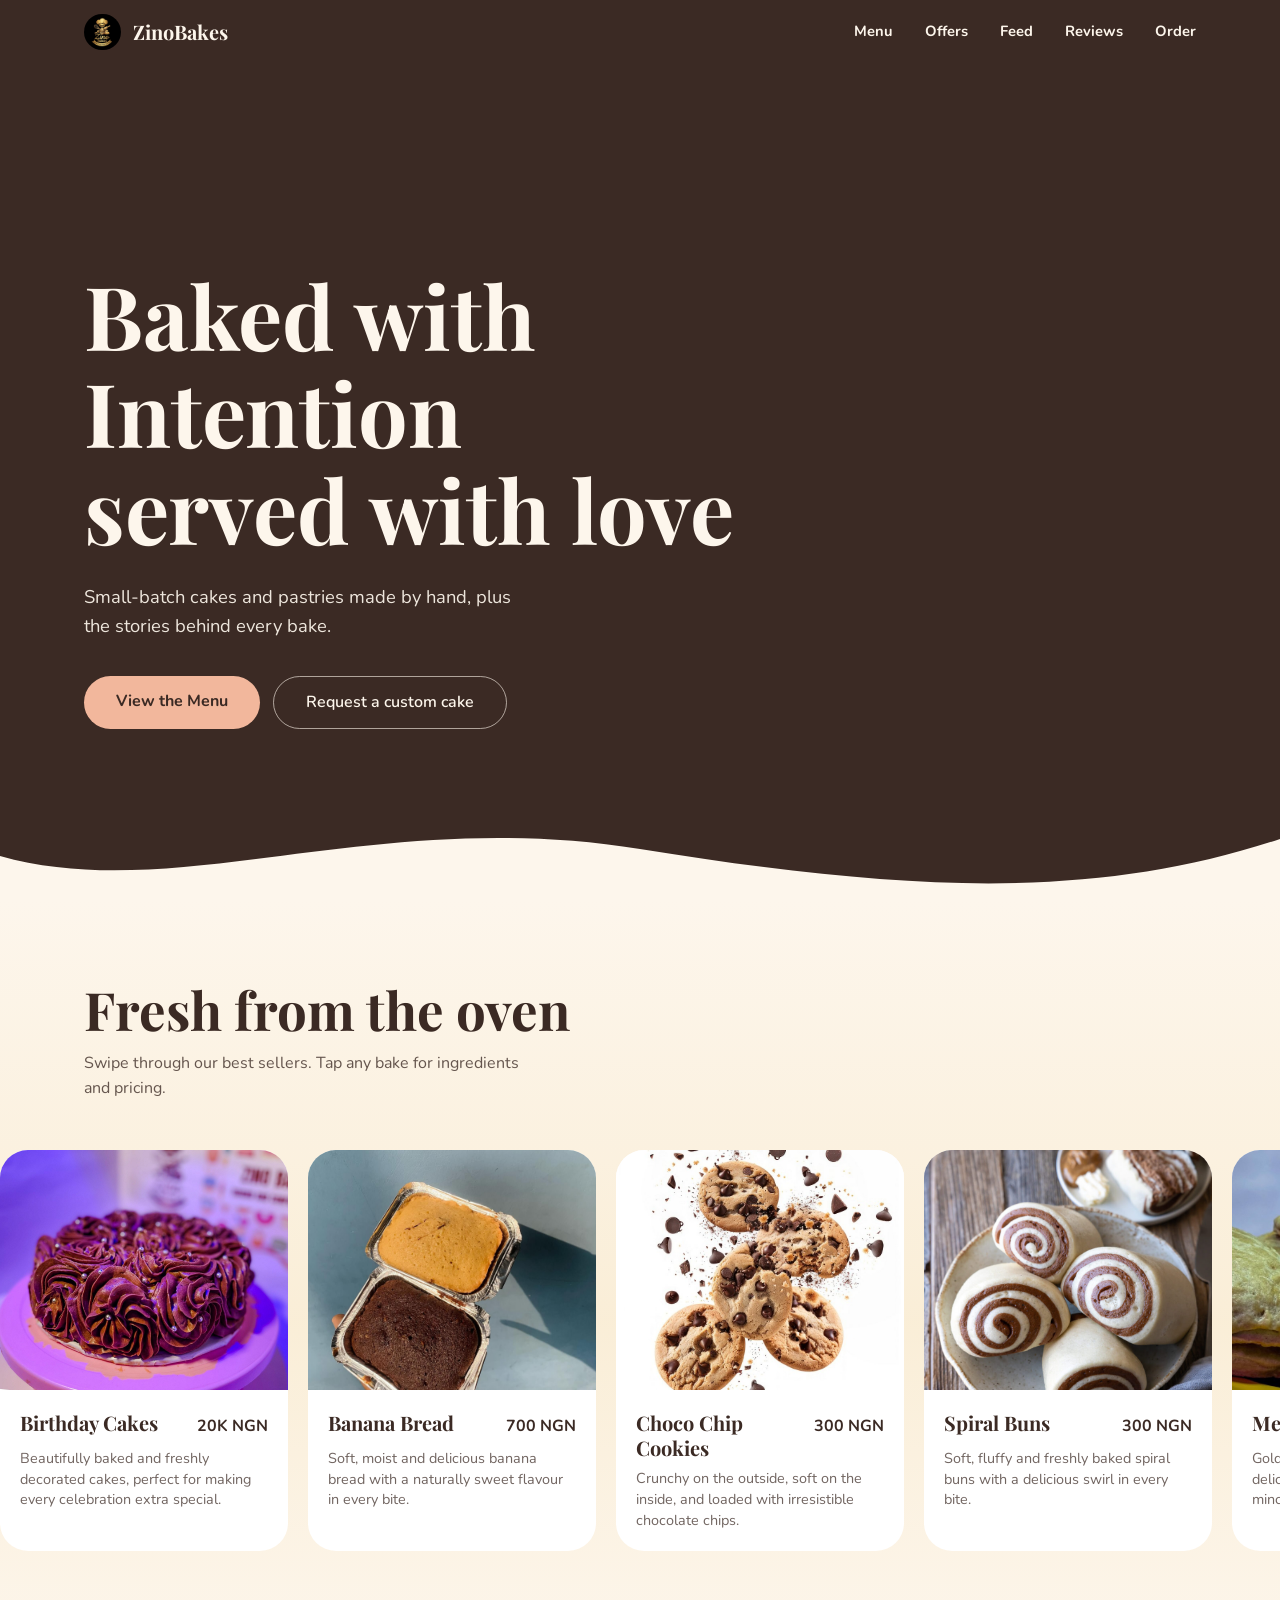
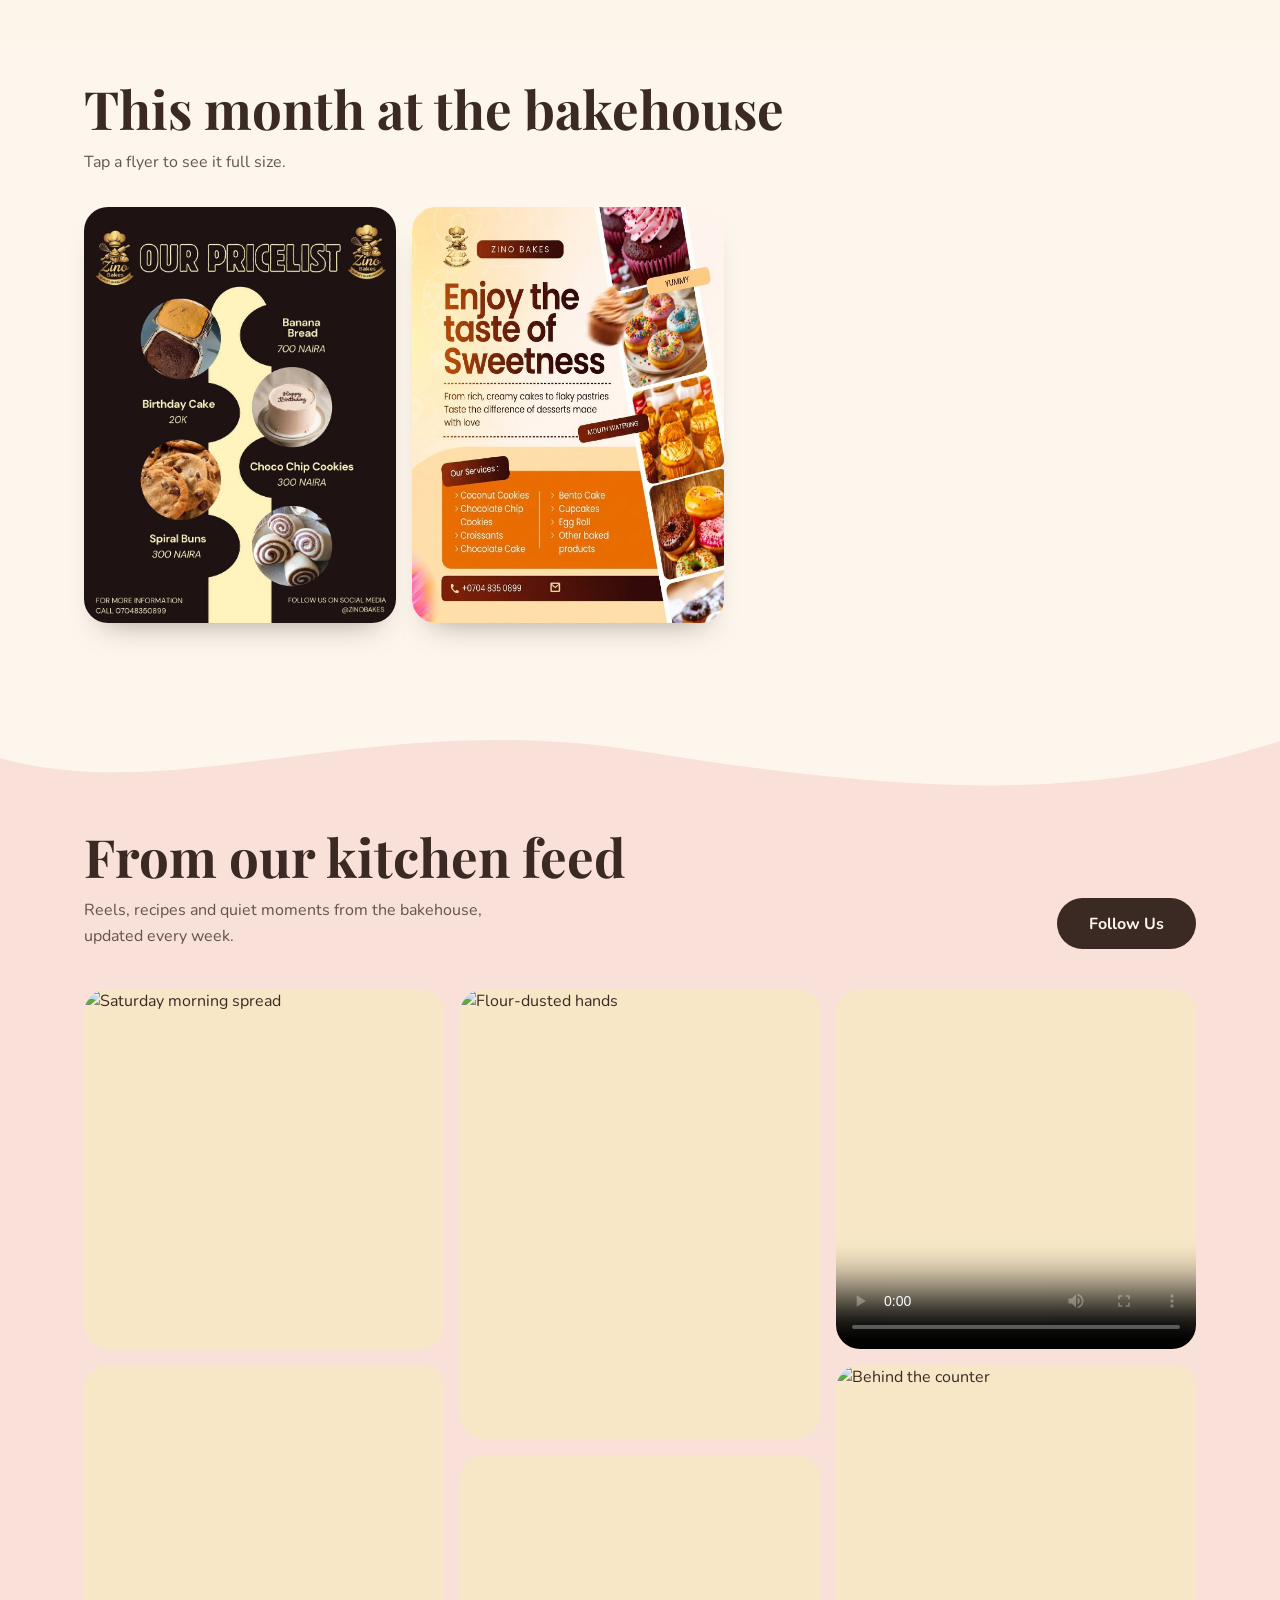
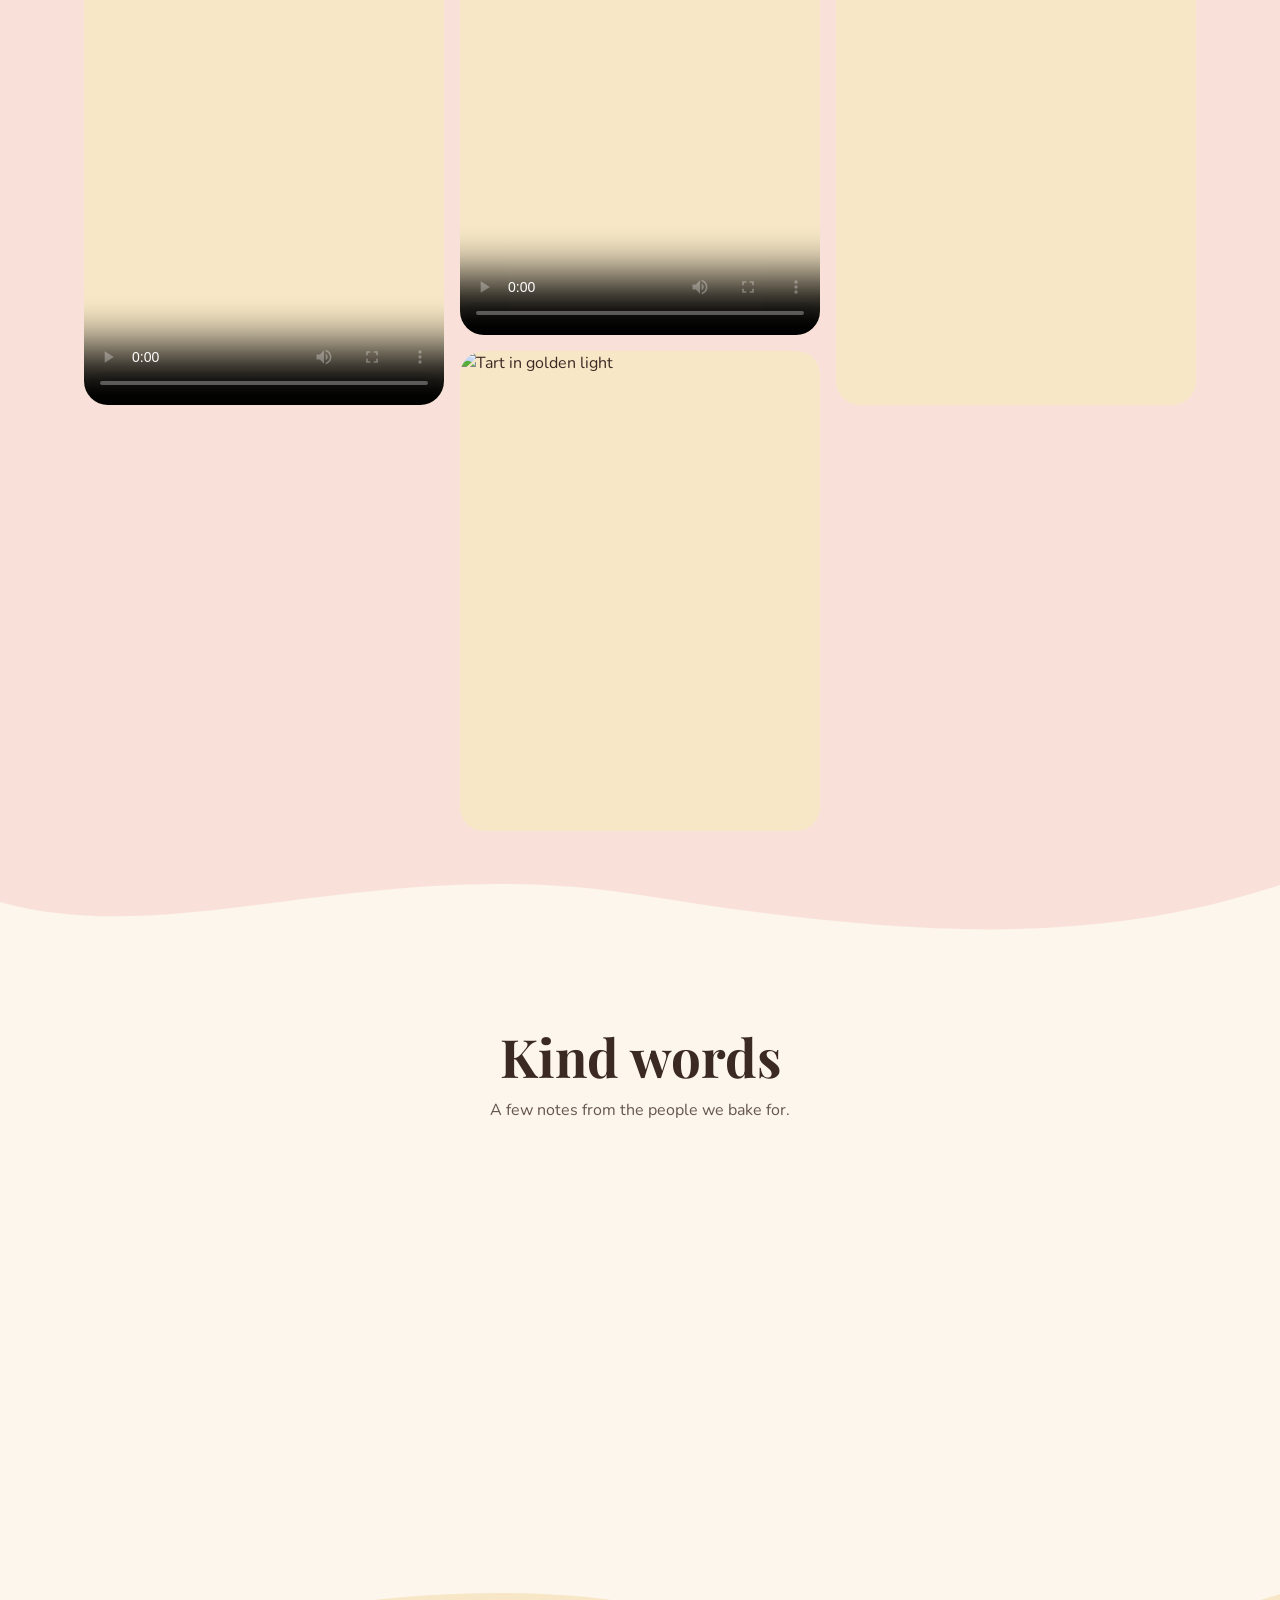
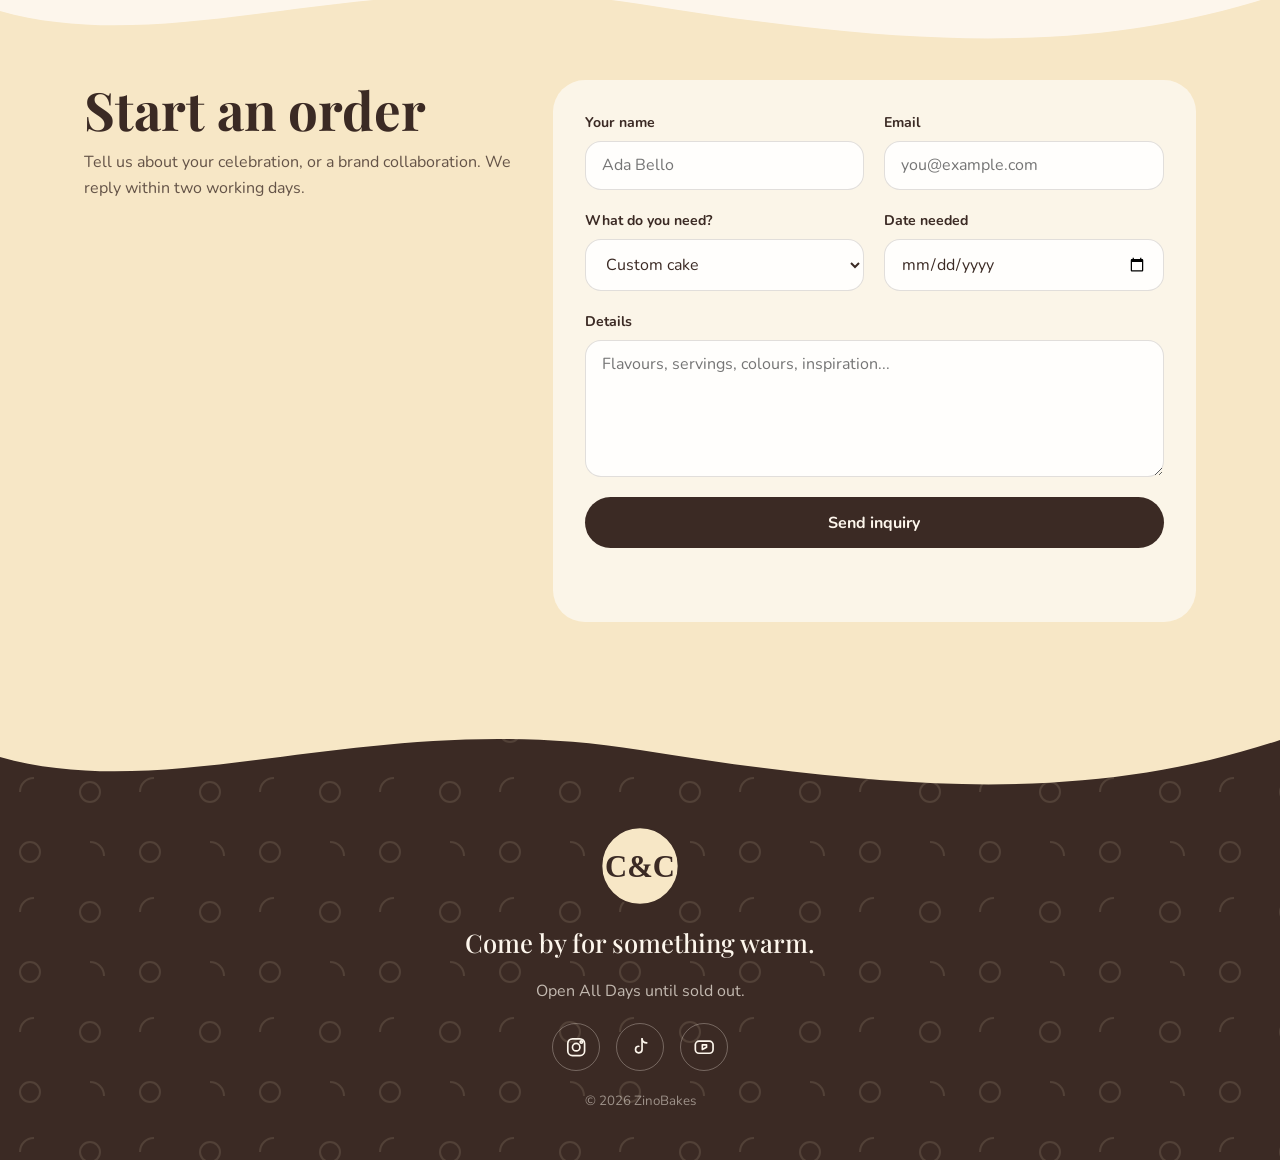
==== commit d88743d2: "Update index.html" ====
--- a/index.html
+++ b/index.html
@@ -153,25 +153,25 @@
       <div class="masonry">
 
         <!-- PHOTO TILE: change src and caption -->
-        <figure class="tile r-sq"><img src="assets/images/social-1.svg" alt="Saturday morning spread" loading="lazy"><figcaption>Saturday morning spread</figcaption></figure>
+        <figure class="tile r-sq"><img src="assets/images/social-1.jpg" alt="Saturday morning spread" loading="lazy"><figcaption>Saturday morning spread</figcaption></figure>
 
         <!-- VIDEO TILE: change src (mp4 in assets/video) and caption -->
-        <figure class="tile r-916"><video src="assets/video/reel-1.mp4" poster="assets/images/reel-poster.svg" loop controls playsinline preload="metadata" aria-label="Lamination, folded in 60 seconds"></video><span class="video-caption">Folded in 60 seconds</span></figure>
+        <figure class="tile r-916"><video src="assets/video/reel-1.mp4" poster="assets/video/reel-1.mp4" loop controls playsinline preload="metadata" aria-label="Lamination, folded in 60 seconds"></video><span class="video-caption">Folded in 60 seconds</span></figure>
 
         <!-- PHOTO TILE: change src and caption -->
-        <figure class="tile r-45"><img src="assets/images/social-2.svg" alt="Flour-dusted hands" loading="lazy"><figcaption>Flour-dusted hands</figcaption></figure>
+        <figure class="tile r-45"><img src="assets/images/social-2.jpg" alt="Flour-dusted hands" loading="lazy"><figcaption>Flour-dusted hands</figcaption></figure>
 
         <!-- VIDEO TILE: change src (mp4 in assets/video) and caption -->
-        <figure class="tile r-34"><video src="assets/video/reel-2.mp4" poster="assets/images/reel-poster.svg" loop controls playsinline preload="metadata" aria-label="Piping rosettes"></video><span class="video-caption">Piping rosettes</span></figure>
+        <figure class="tile r-34"><video src="assets/video/reel-2.mp4" poster="assets/video/reel-2.mp4" loop controls playsinline preload="metadata" aria-label="Piping rosettes"></video><span class="video-caption">Piping rosettes</span></figure>
 
         <!-- PHOTO TILE: change src and caption -->
-        <figure class="tile r-34"><img src="assets/images/social-3.svg" alt="Tart in golden light" loading="lazy"><figcaption>Tart in golden light</figcaption></figure>
+        <figure class="tile r-34"><img src="assets/images/social-3.jpg" alt="Tart in golden light" loading="lazy"><figcaption>Tart in golden light</figcaption></figure>
 
         <!-- VIDEO TILE: change src (mp4 in assets/video) and caption -->
-        <figure class="tile r-sq"><video src="assets/video/reel-3.mp4" poster="assets/images/reel-poster.svg" loop controls playsinline preload="metadata" aria-label="The first slice"></video><span class="video-caption">The first slice</span></figure>
+        <figure class="tile r-sq"><video src="assets/video/reel-3.mp4" poster="assets/video/reel-3.mp4" loop controls playsinline preload="metadata" aria-label="The first slice"></video><span class="video-caption">The first slice</span></figure>
 
         <!-- PHOTO TILE: change src and caption -->
-        <figure class="tile r-916"><img src="assets/images/social-4.svg" alt="Behind the counter" loading="lazy"><figcaption>Behind the counter</figcaption></figure>
+        <figure class="tile r-916"><img src="assets/images/social-4.jpg" alt="Behind the counter" loading="lazy"><figcaption>Behind the counter</figcaption></figure>
 
       </div>
     </div>
@@ -189,31 +189,31 @@
 
         <!-- REVIEW 1: edit photo, text and name -->
         <blockquote class="review">
-          <img src="assets/reviews/review-1.svg" alt="Amara O.'s order" loading="lazy">
+          <img src="assets/reviews/review-1.jpg" alt="WhatsApp feedback from a chin chin customer" loading="lazy">
           <div>
             <div class="stars" role="img" aria-label="5 out of 5 stars"><svg viewBox="0 0 24 24"><path d="M12 2.5l2.9 6.1 6.6.8-4.9 4.6 1.3 6.6L12 17.3l-5.9 3.3 1.3-6.6L2.5 9.4l6.6-.8z"/></svg><svg viewBox="0 0 24 24"><path d="M12 2.5l2.9 6.1 6.6.8-4.9 4.6 1.3 6.6L12 17.3l-5.9 3.3 1.3-6.6L2.5 9.4l6.6-.8z"/></svg><svg viewBox="0 0 24 24"><path d="M12 2.5l2.9 6.1 6.6.8-4.9 4.6 1.3 6.6L12 17.3l-5.9 3.3 1.3-6.6L2.5 9.4l6.6-.8z"/></svg><svg viewBox="0 0 24 24"><path d="M12 2.5l2.9 6.1 6.6.8-4.9 4.6 1.3 6.6L12 17.3l-5.9 3.3 1.3-6.6L2.5 9.4l6.6-.8z"/></svg><svg viewBox="0 0 24 24"><path d="M12 2.5l2.9 6.1 6.6.8-4.9 4.6 1.3 6.6L12 17.3l-5.9 3.3 1.3-6.6L2.5 9.4l6.6-.8z"/></svg></div>
-            <p>Our wedding cake looked like a painting and tasted even better. Guests are still asking where it came from.</p>
-            <footer><strong>Amara O.</strong>, Wedding cake client</footer>
+            <p>At first I almost doubted it, but I had to take the risk and it was worth it. Since that day I have been craving more.</p>
+            <footer><strong>Chin chin customer</strong></footer>
           </div>
         </blockquote>
 
         <!-- REVIEW 2: edit photo, text and name -->
         <blockquote class="review">
-          <img src="assets/reviews/review-2.svg" alt="Daniel K.'s order" loading="lazy">
+          <img src="assets/reviews/review-2.jpg" alt="WhatsApp feedback from a birthday cake customer" loading="lazy">
           <div>
             <div class="stars" role="img" aria-label="5 out of 5 stars"><svg viewBox="0 0 24 24"><path d="M12 2.5l2.9 6.1 6.6.8-4.9 4.6 1.3 6.6L12 17.3l-5.9 3.3 1.3-6.6L2.5 9.4l6.6-.8z"/></svg><svg viewBox="0 0 24 24"><path d="M12 2.5l2.9 6.1 6.6.8-4.9 4.6 1.3 6.6L12 17.3l-5.9 3.3 1.3-6.6L2.5 9.4l6.6-.8z"/></svg><svg viewBox="0 0 24 24"><path d="M12 2.5l2.9 6.1 6.6.8-4.9 4.6 1.3 6.6L12 17.3l-5.9 3.3 1.3-6.6L2.5 9.4l6.6-.8z"/></svg><svg viewBox="0 0 24 24"><path d="M12 2.5l2.9 6.1 6.6.8-4.9 4.6 1.3 6.6L12 17.3l-5.9 3.3 1.3-6.6L2.5 9.4l6.6-.8z"/></svg><svg viewBox="0 0 24 24"><path d="M12 2.5l2.9 6.1 6.6.8-4.9 4.6 1.3 6.6L12 17.3l-5.9 3.3 1.3-6.6L2.5 9.4l6.6-.8z"/></svg></div>
-            <p>The almond croissants are the reason I wake up early on Fridays. Flaky, buttery and never too sweet.</p>
-            <footer><strong>Daniel K.</strong>, Weekly regular</footer>
+            <p>The cake was so good.</p>
+            <footer><strong>Birthday cake customer</strong></footer>
           </div>
         </blockquote>
 
         <!-- REVIEW 3: edit photo, text and name -->
         <blockquote class="review">
-          <img src="assets/reviews/review-3.svg" alt="Tola B.'s order" loading="lazy">
+          <img src="assets/reviews/review-3.jpg" alt="ZinoBakes chin chin" loading="lazy">
           <div>
             <div class="stars" role="img" aria-label="5 out of 5 stars"><svg viewBox="0 0 24 24"><path d="M12 2.5l2.9 6.1 6.6.8-4.9 4.6 1.3 6.6L12 17.3l-5.9 3.3 1.3-6.6L2.5 9.4l6.6-.8z"/></svg><svg viewBox="0 0 24 24"><path d="M12 2.5l2.9 6.1 6.6.8-4.9 4.6 1.3 6.6L12 17.3l-5.9 3.3 1.3-6.6L2.5 9.4l6.6-.8z"/></svg><svg viewBox="0 0 24 24"><path d="M12 2.5l2.9 6.1 6.6.8-4.9 4.6 1.3 6.6L12 17.3l-5.9 3.3 1.3-6.6L2.5 9.4l6.6-.8z"/></svg><svg viewBox="0 0 24 24"><path d="M12 2.5l2.9 6.1 6.6.8-4.9 4.6 1.3 6.6L12 17.3l-5.9 3.3 1.3-6.6L2.5 9.4l6.6-.8z"/></svg><svg viewBox="0 0 24 24"><path d="M12 2.5l2.9 6.1 6.6.8-4.9 4.6 1.3 6.6L12 17.3l-5.9 3.3 1.3-6.6L2.5 9.4l6.6-.8z"/></svg></div>
-            <p>I asked for something peachy and soft. What arrived was perfect, down to the handwritten card.</p>
-            <footer><strong>Tola B.</strong>, Birthday order</footer>
+            <p>Thanks Zino for always putting in your best to ensure your customers are satisfied.</p>
+            <footer><strong>Chin chin customer</strong></footer>
           </div>
         </blockquote>
 
@@ -293,7 +293,7 @@
     <a href="#menu" class="modal-veil" aria-label="Close"></a>
     <article class="modal-panel">
       <a href="#menu" class="modal-close" aria-label="Close">&times;</a>
-      <img src="assets/products/product-2.svg" alt="Banana Bread">
+      <img src="assets/products/product-2.jpg" alt="Banana Bread">
       <div class="modal-text">
         <p class="tag">Customer Favourite</p>
         <div class="card-title"><h3>Banana Bread</h3><span class="price">₦700</span></div>
@@ -311,7 +311,7 @@
     <a href="#menu" class="modal-veil" aria-label="Close"></a>
     <article class="modal-panel">
       <a href="#menu" class="modal-close" aria-label="Close">&times;</a>
-      <img src="assets/products/product-3.svg" alt="Choco Chip Cookies">
+      <img src="assets/products/product-3.jpg" alt="Choco Chip Cookies">
       <div class="modal-text">
         <div class="card-title"><h3>Choco Chip Cookies</h3><span class="price">₦300</span></div>
         <p>Delicious golden cookies with a crunchy exterior, soft centre and generous chocolate chips in every bite.</p>
@@ -328,7 +328,7 @@
     <a href="#menu" class="modal-veil" aria-label="Close"></a>
     <article class="modal-panel">
       <a href="#menu" class="modal-close" aria-label="Close">&times;</a>
-      <img src="assets/products/product-4.svg" alt="Spiral Buns">
+      <img src="assets/products/product-4.jpg" alt="Spiral Buns">
       <div class="modal-text">
         <div class="card-title"><h3>Spiral Buns</h3><span class="price">₦300</span></div>
         <p>Soft, fluffy and freshly baked spiral buns with a beautiful swirl and a deliciously sweet filling.</p>
@@ -345,7 +345,7 @@
     <a href="#menu" class="modal-veil" aria-label="Close"></a>
     <article class="modal-panel">
       <a href="#menu" class="modal-close" aria-label="Close">&times;</a>
-      <img src="assets/products/product-5.svg" alt="Meat Pie">
+      <img src="assets/products/product-5.jpg" alt="Meat Pie">
       <div class="modal-text">
         <div class="card-title"><h3>Meat Pie</h3><span class="price">₦1,000</span></div>
         <p>Golden, flaky and buttery pastry filled with a rich, well-seasoned mixture of minced meat, potatoes and carrots.</p>
@@ -362,7 +362,7 @@
     <a href="#menu" class="modal-veil" aria-label="Close"></a>
     <article class="modal-panel">
       <a href="#menu" class="modal-close" aria-label="Close">&times;</a>
-      <img src="assets/products/product-6.svg" alt="Cupcakes">
+      <img src="assets/products/product-6.jpg" alt="Cupcakes">
       <div class="modal-text">
         <div class="card-title"><h3>Cupcakes</h3><span class="price">₦1,500</span></div>
         <p>Soft, fluffy and moist mini cakes topped with smooth, creamy frosting, making them the perfect little treat for every occasion.</p>
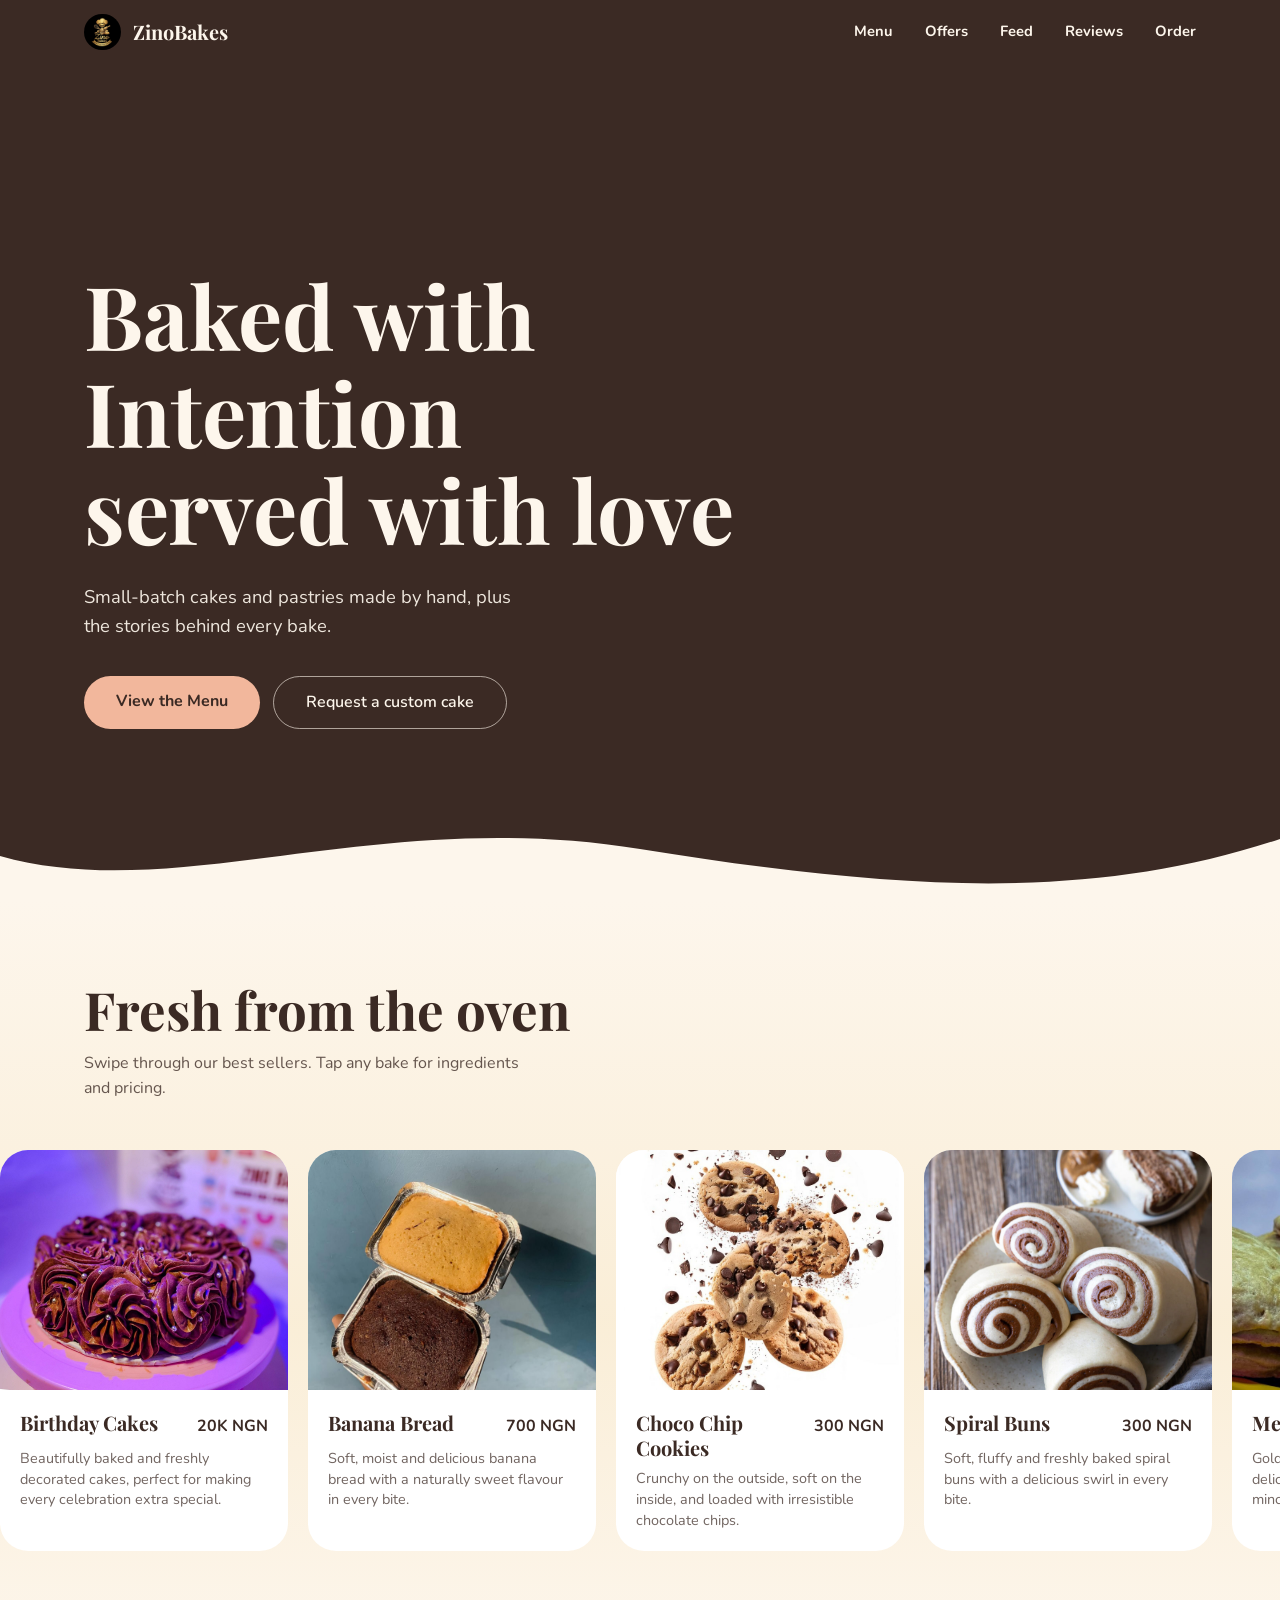
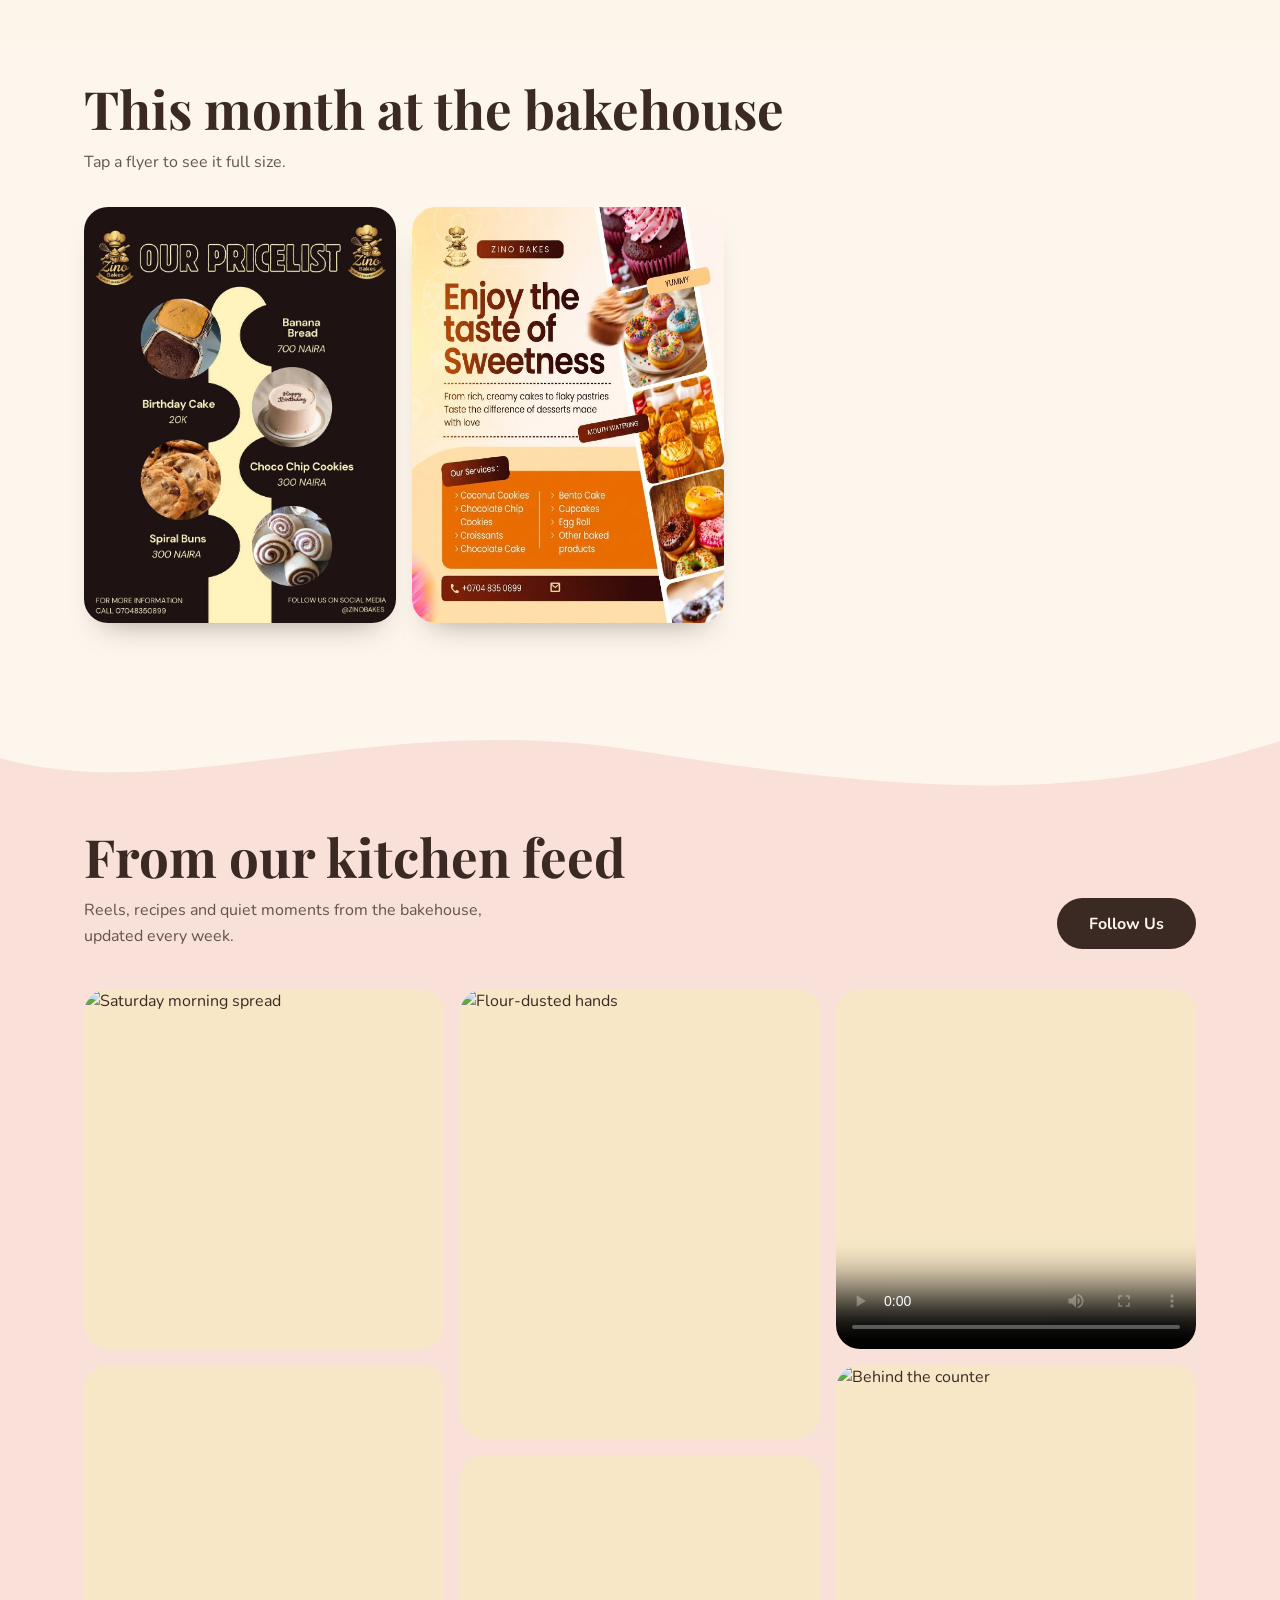
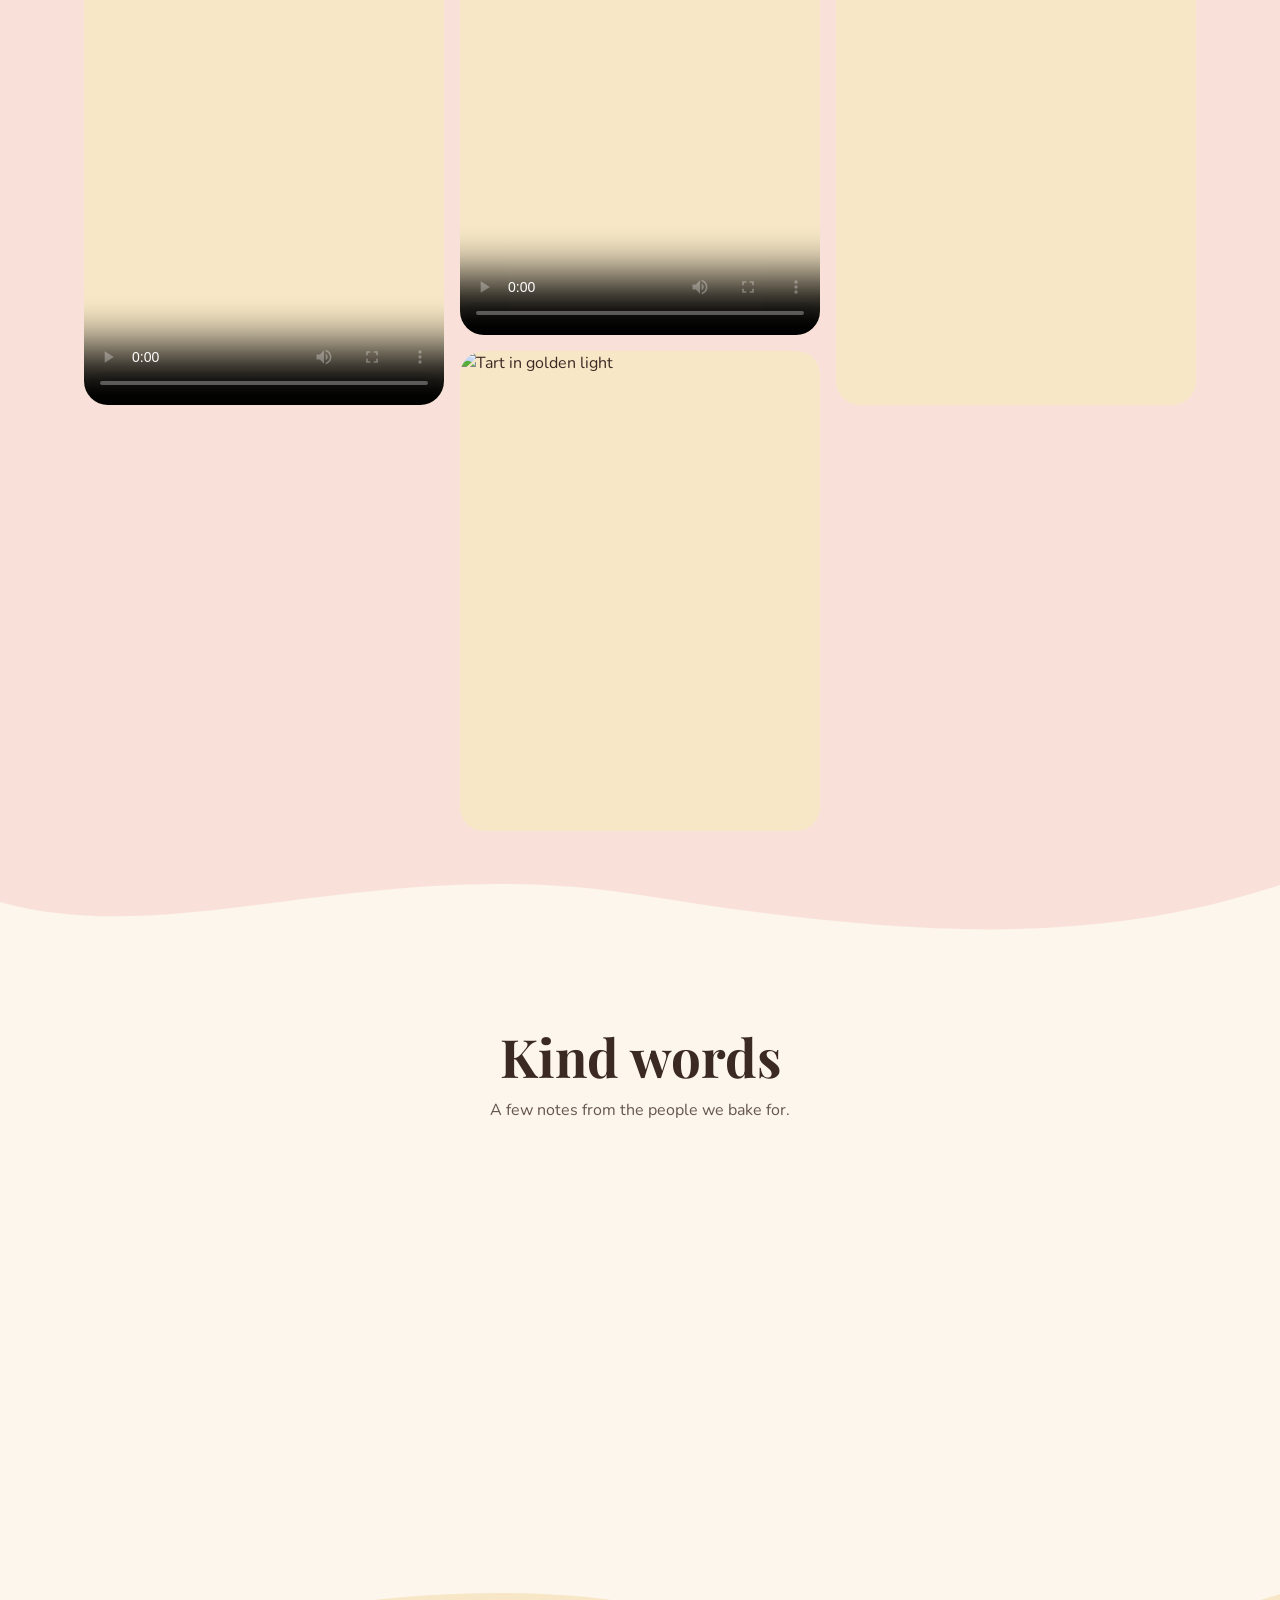
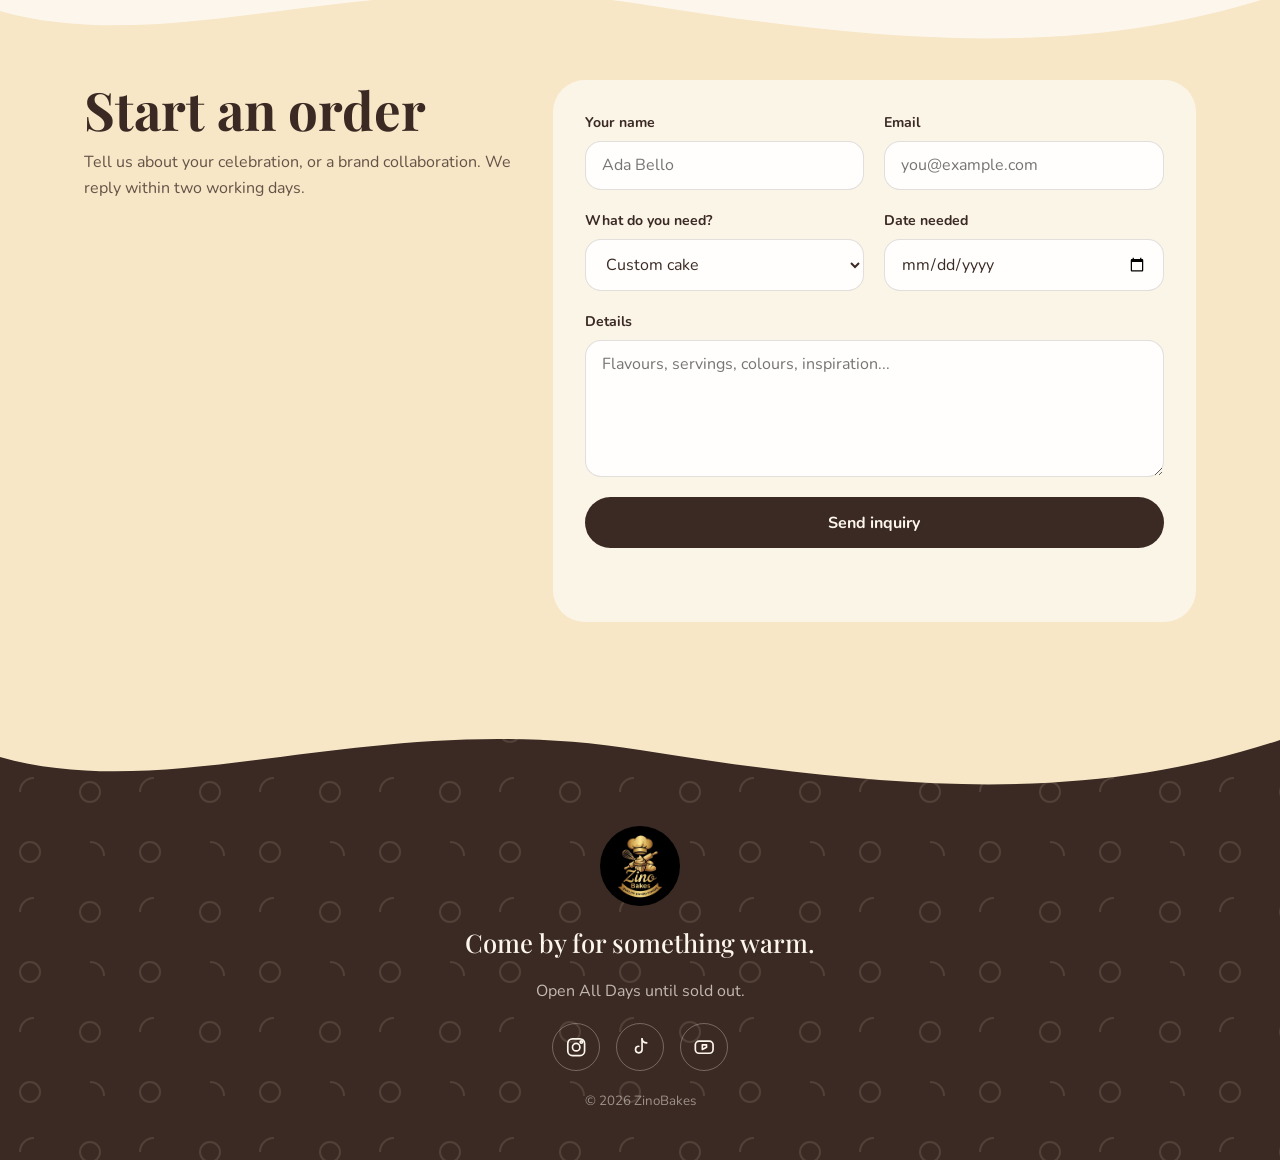
==== commit 90aa3687: "Change footer logo image from SVG to JPG" ====
--- a/index.html
+++ b/index.html
@@ -255,7 +255,7 @@
   <!-- Footer background pattern: change the file in assets/patterns -->
   <div class="footer-pattern" style="background-image:url('assets/patterns/pattern.svg')" aria-hidden="true"></div>
   <div class="footer-inner">
-    <img src="assets/logo/logo.svg" alt="Crumb &amp; Cream logo" class="footer-logo">
+    <img src="assets/logo/logo.jpg" alt="Crumb &amp; Cream logo" class="footer-logo">
     <p class="footer-line">Come by for something warm.</p>
     <p class="footer-sub">Open All Days until sold out.</p>
     <ul class="socials">
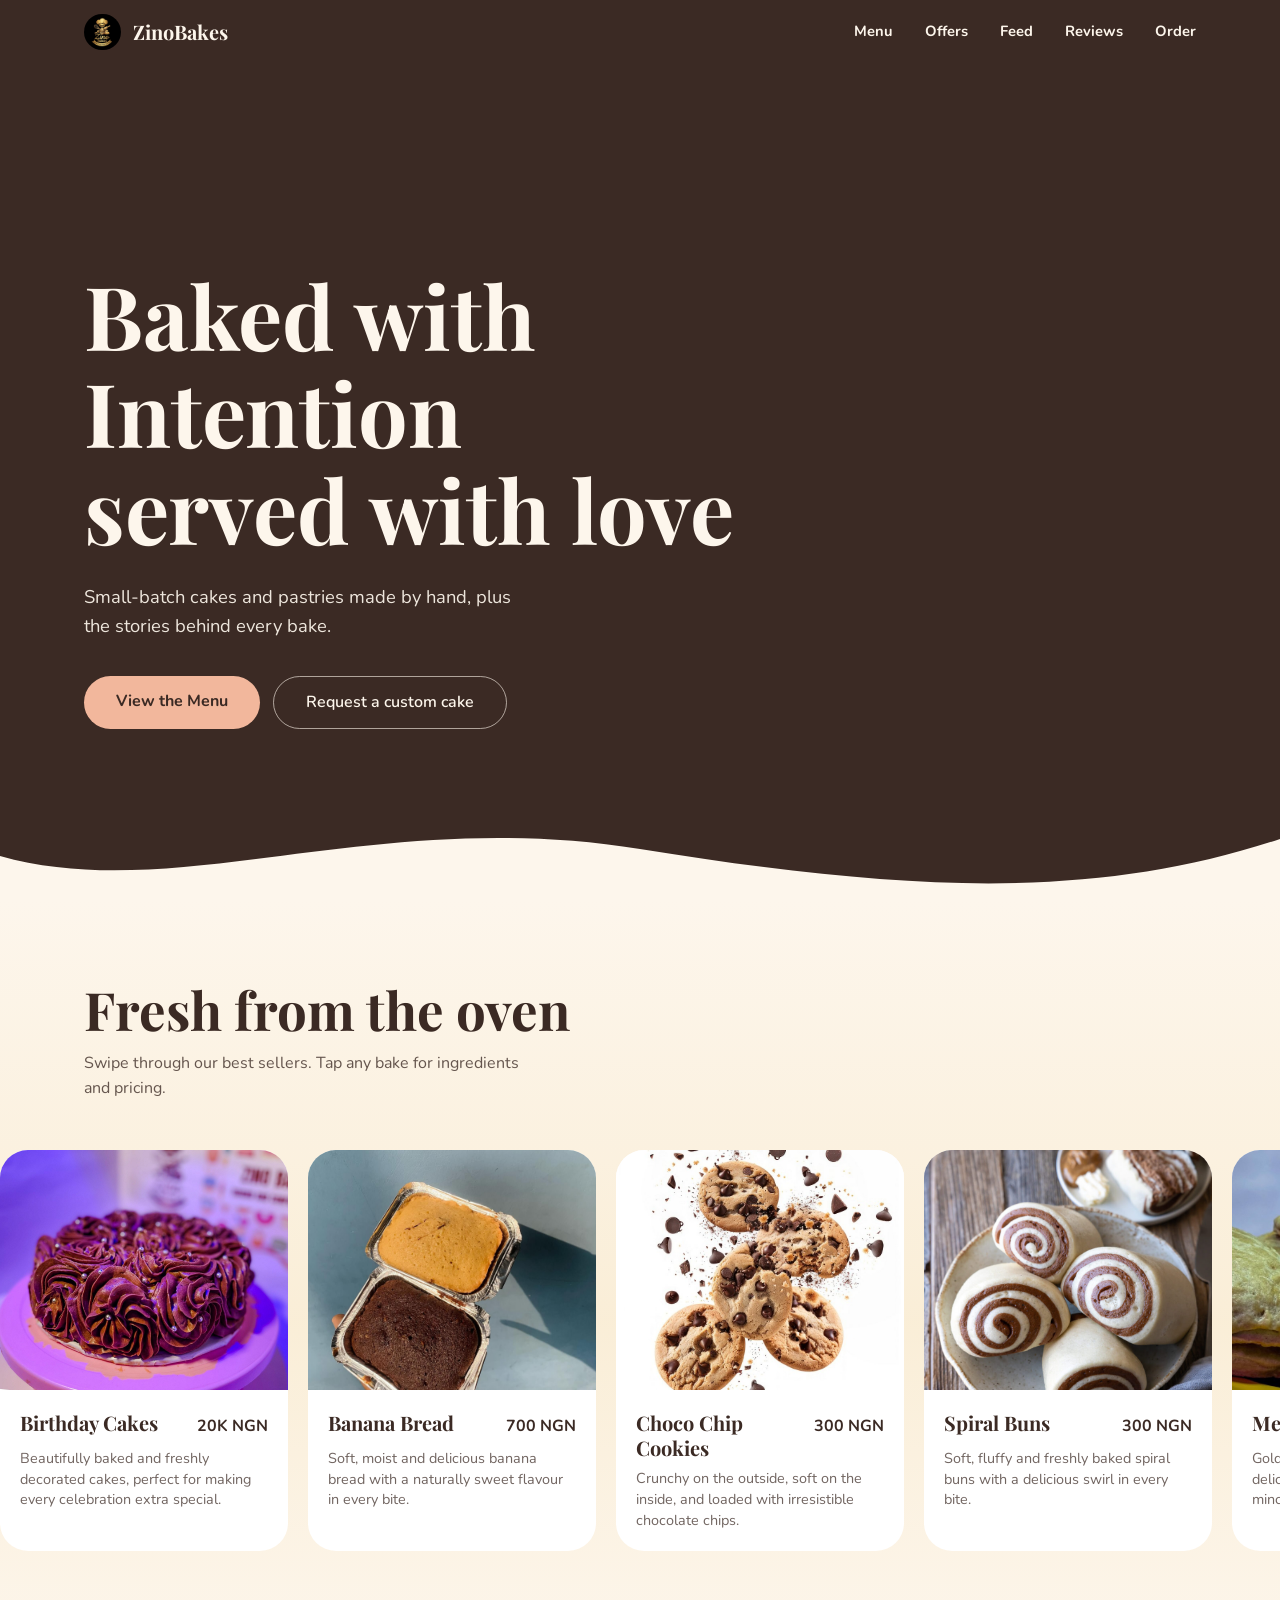
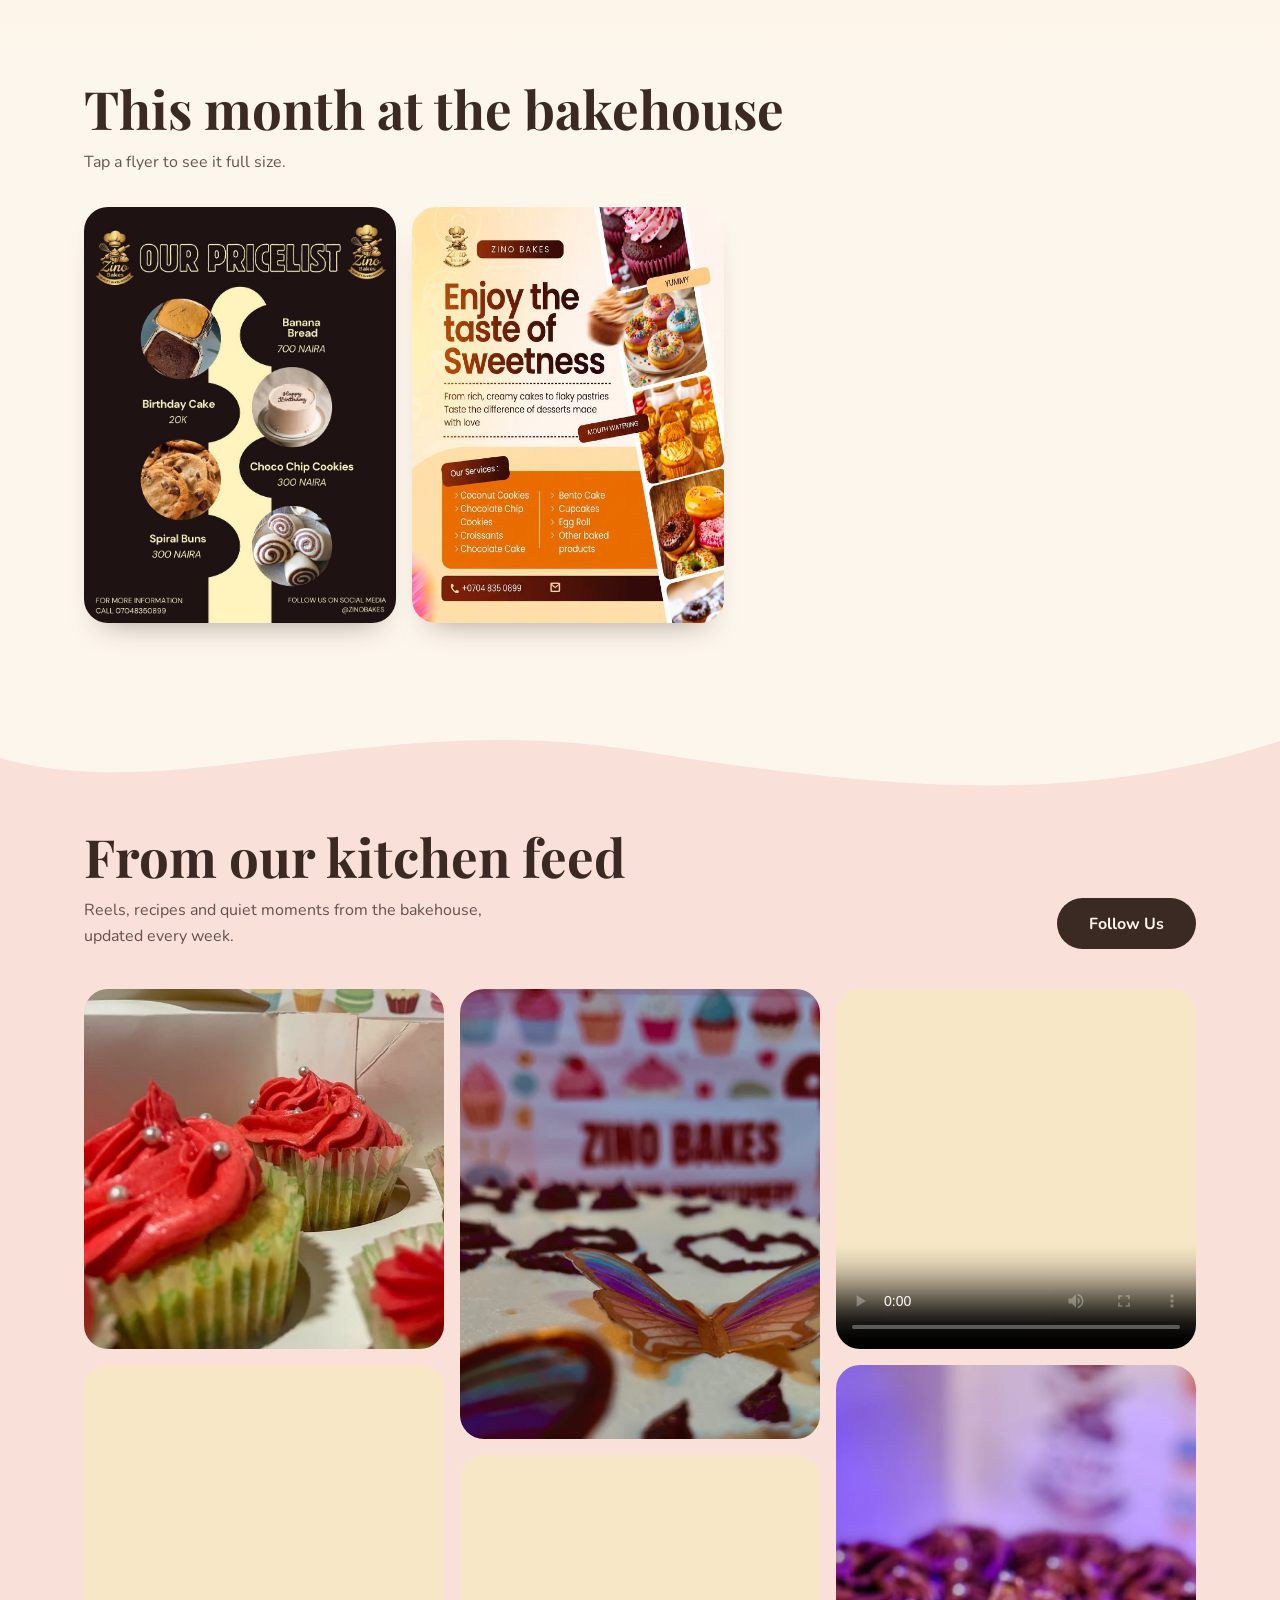
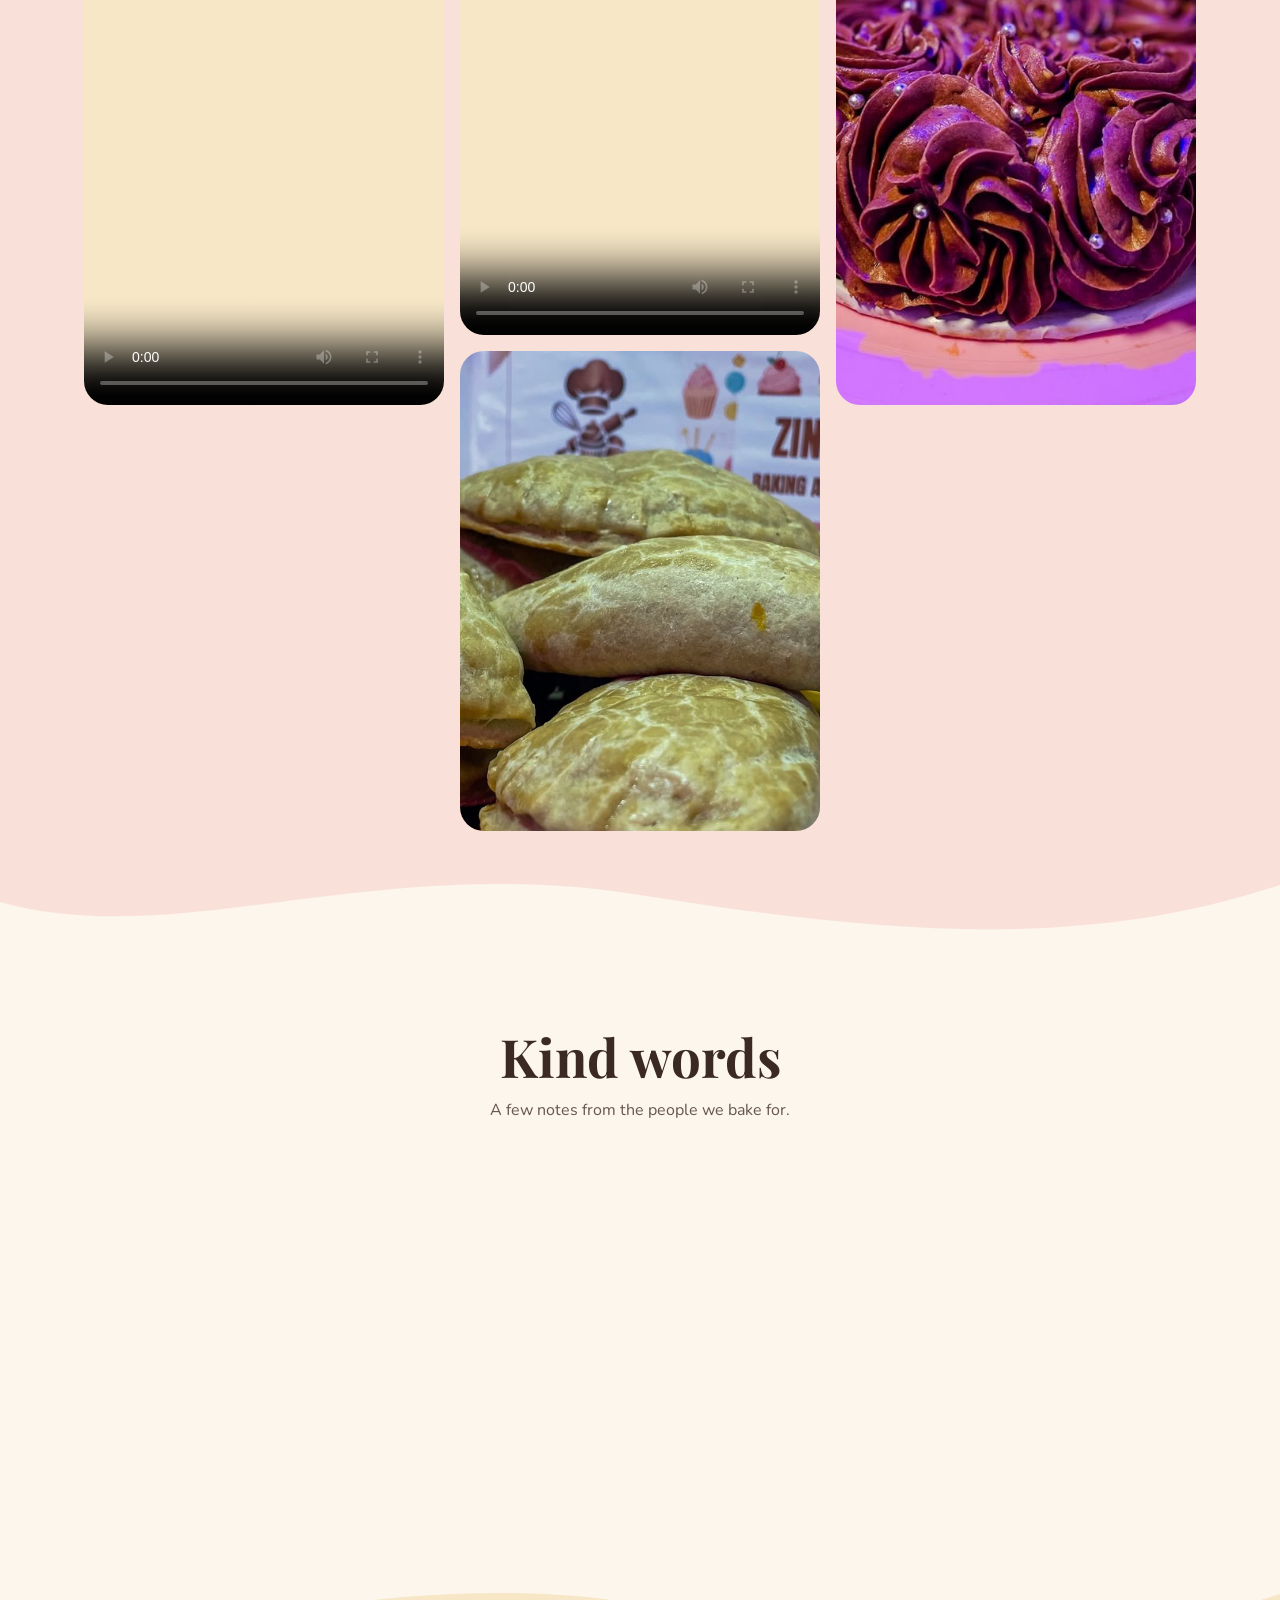
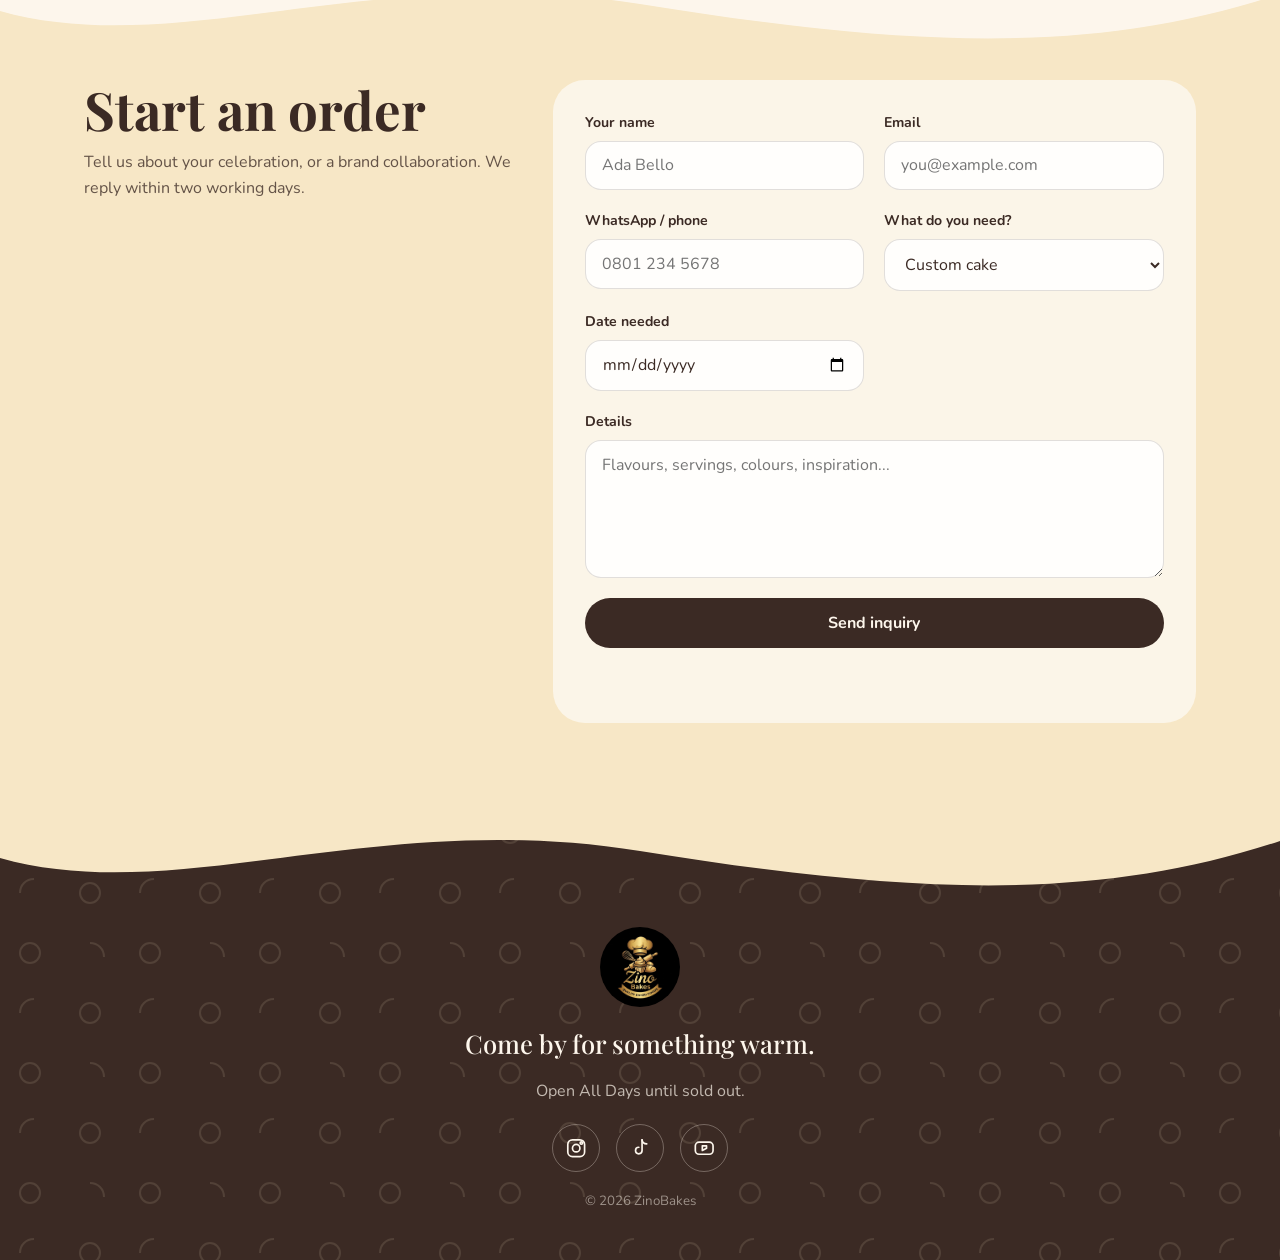
==== commit b0036ab6: "Add files via upload" ====
--- a/index.html
+++ b/index.html
@@ -233,6 +233,7 @@
       <form id="inquiry-form" class="form" novalidate>
         <label>Your name<input name="name" required placeholder="Ada Bello" autocomplete="name"></label>
         <label>Email<input name="email" type="email" required placeholder="you@example.com" autocomplete="email"></label>
+        <label>WhatsApp / phone<input name="phone" type="tel" placeholder="0801 234 5678" autocomplete="tel"></label>
         <label>What do you need?
           <select name="type">
             <option>Custom cake</option><option>Pastry box</option><option>Event catering</option><option>Content collaboration</option>
--- a/css/styles.css
+++ b/css/styles.css
@@ -201,3 +201,4 @@
   .slider { min-height: 0; display: grid; gap: 1rem; }
   .review { position: static; opacity: 1; animation: none; pointer-events: auto; }
 }
+.form-status a { color: inherit; text-decoration: underline; font-weight: 700; }
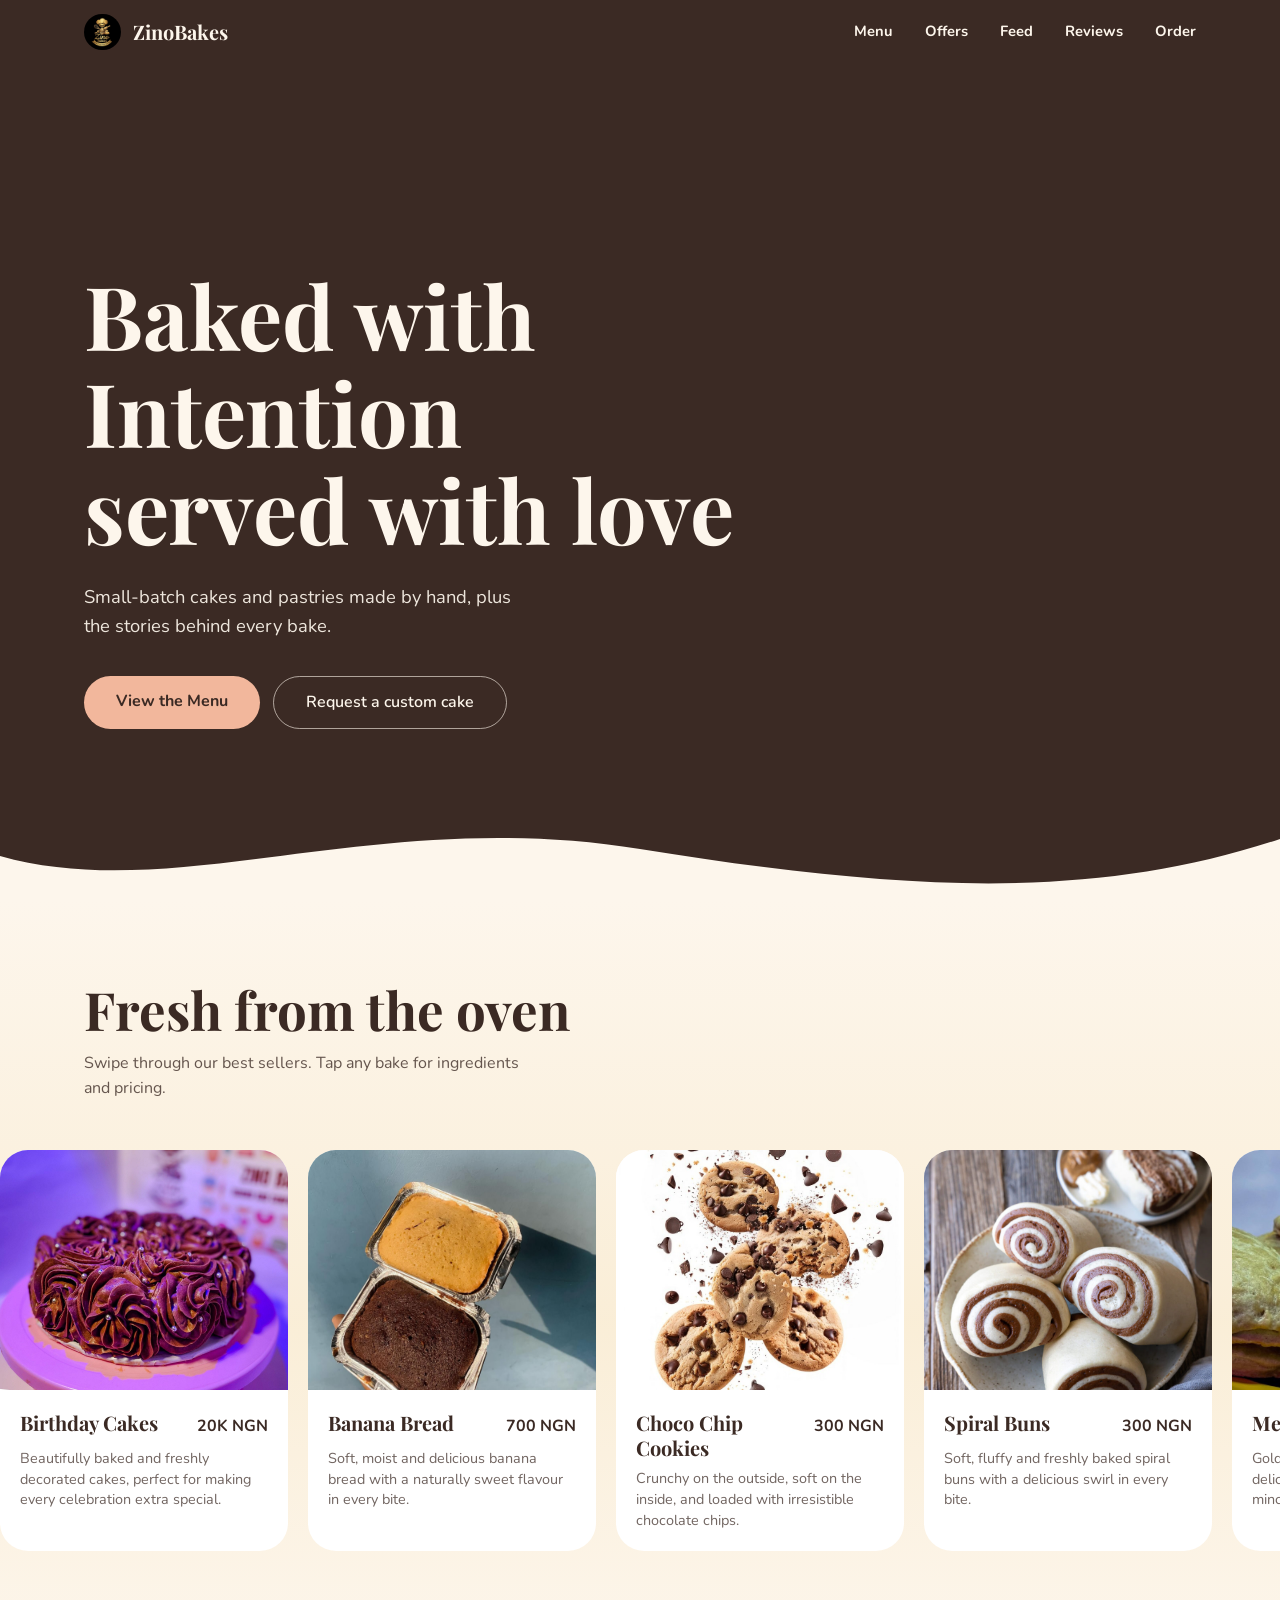
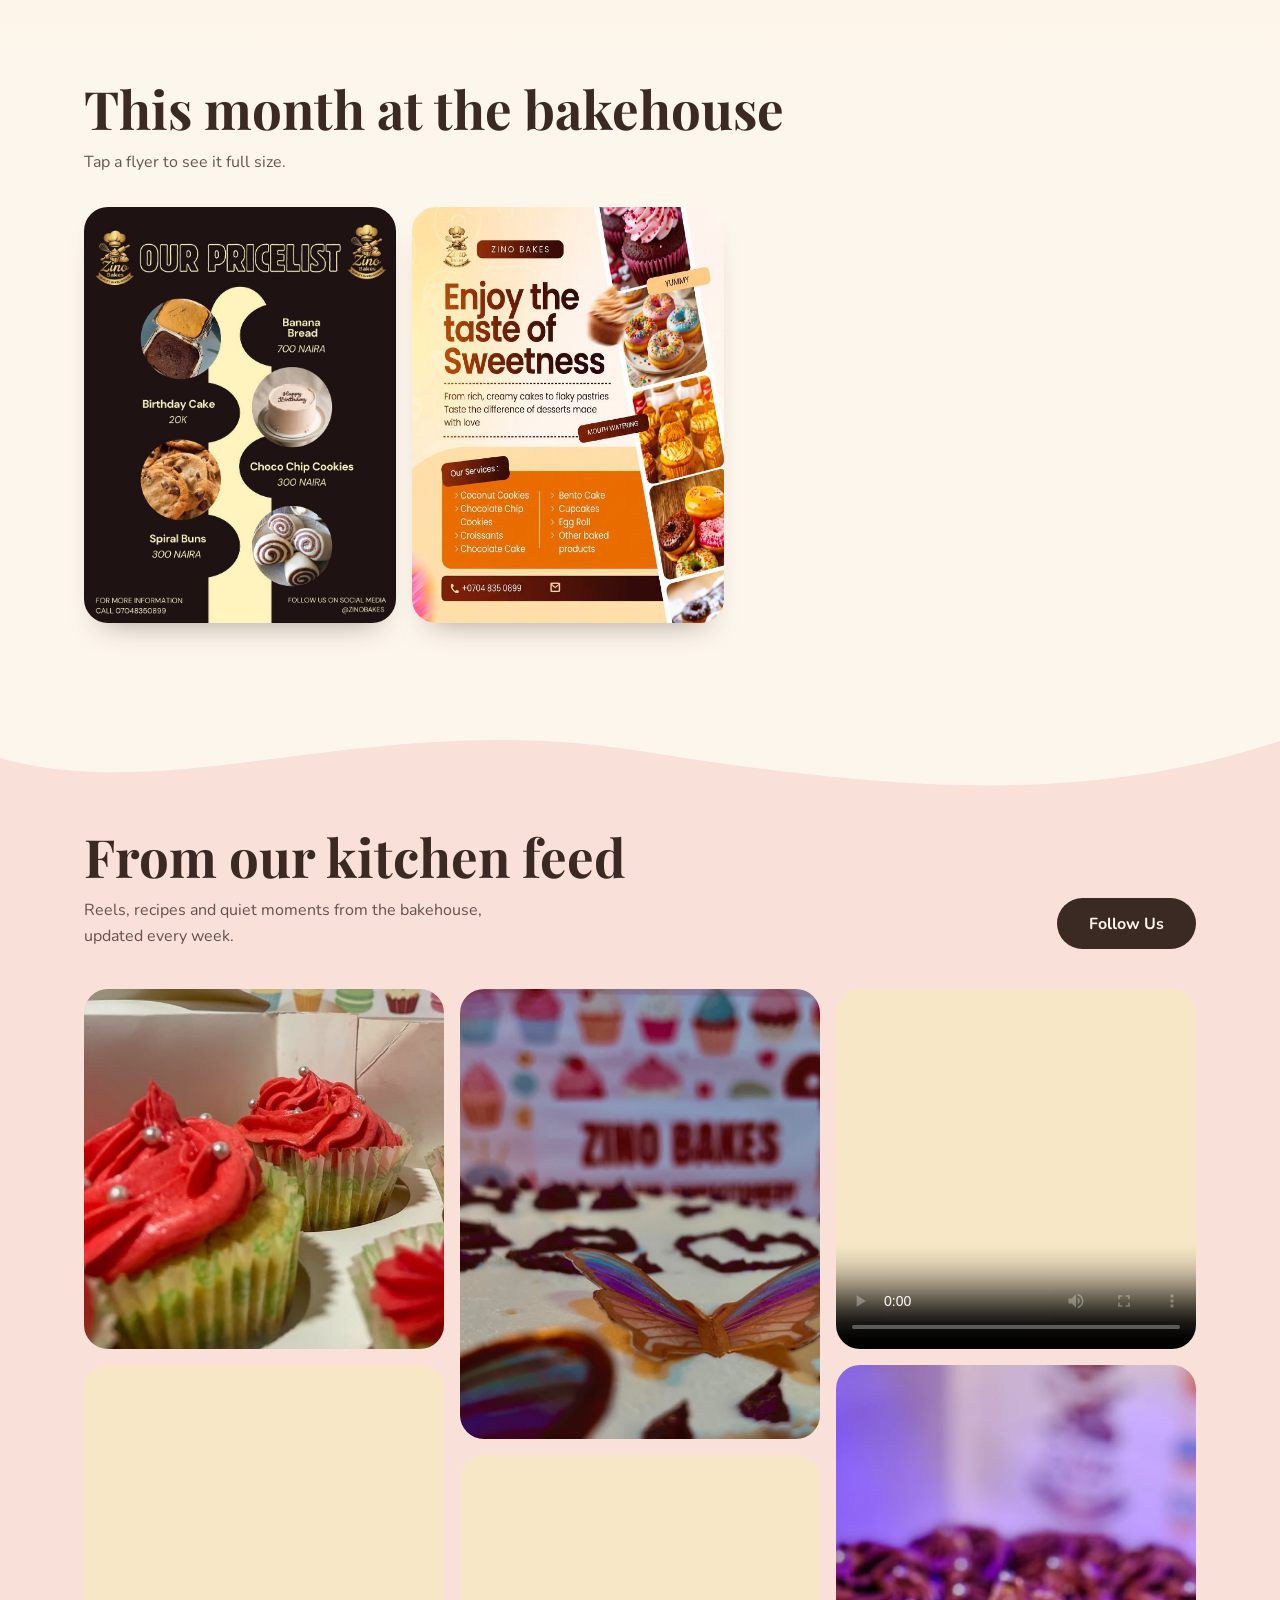
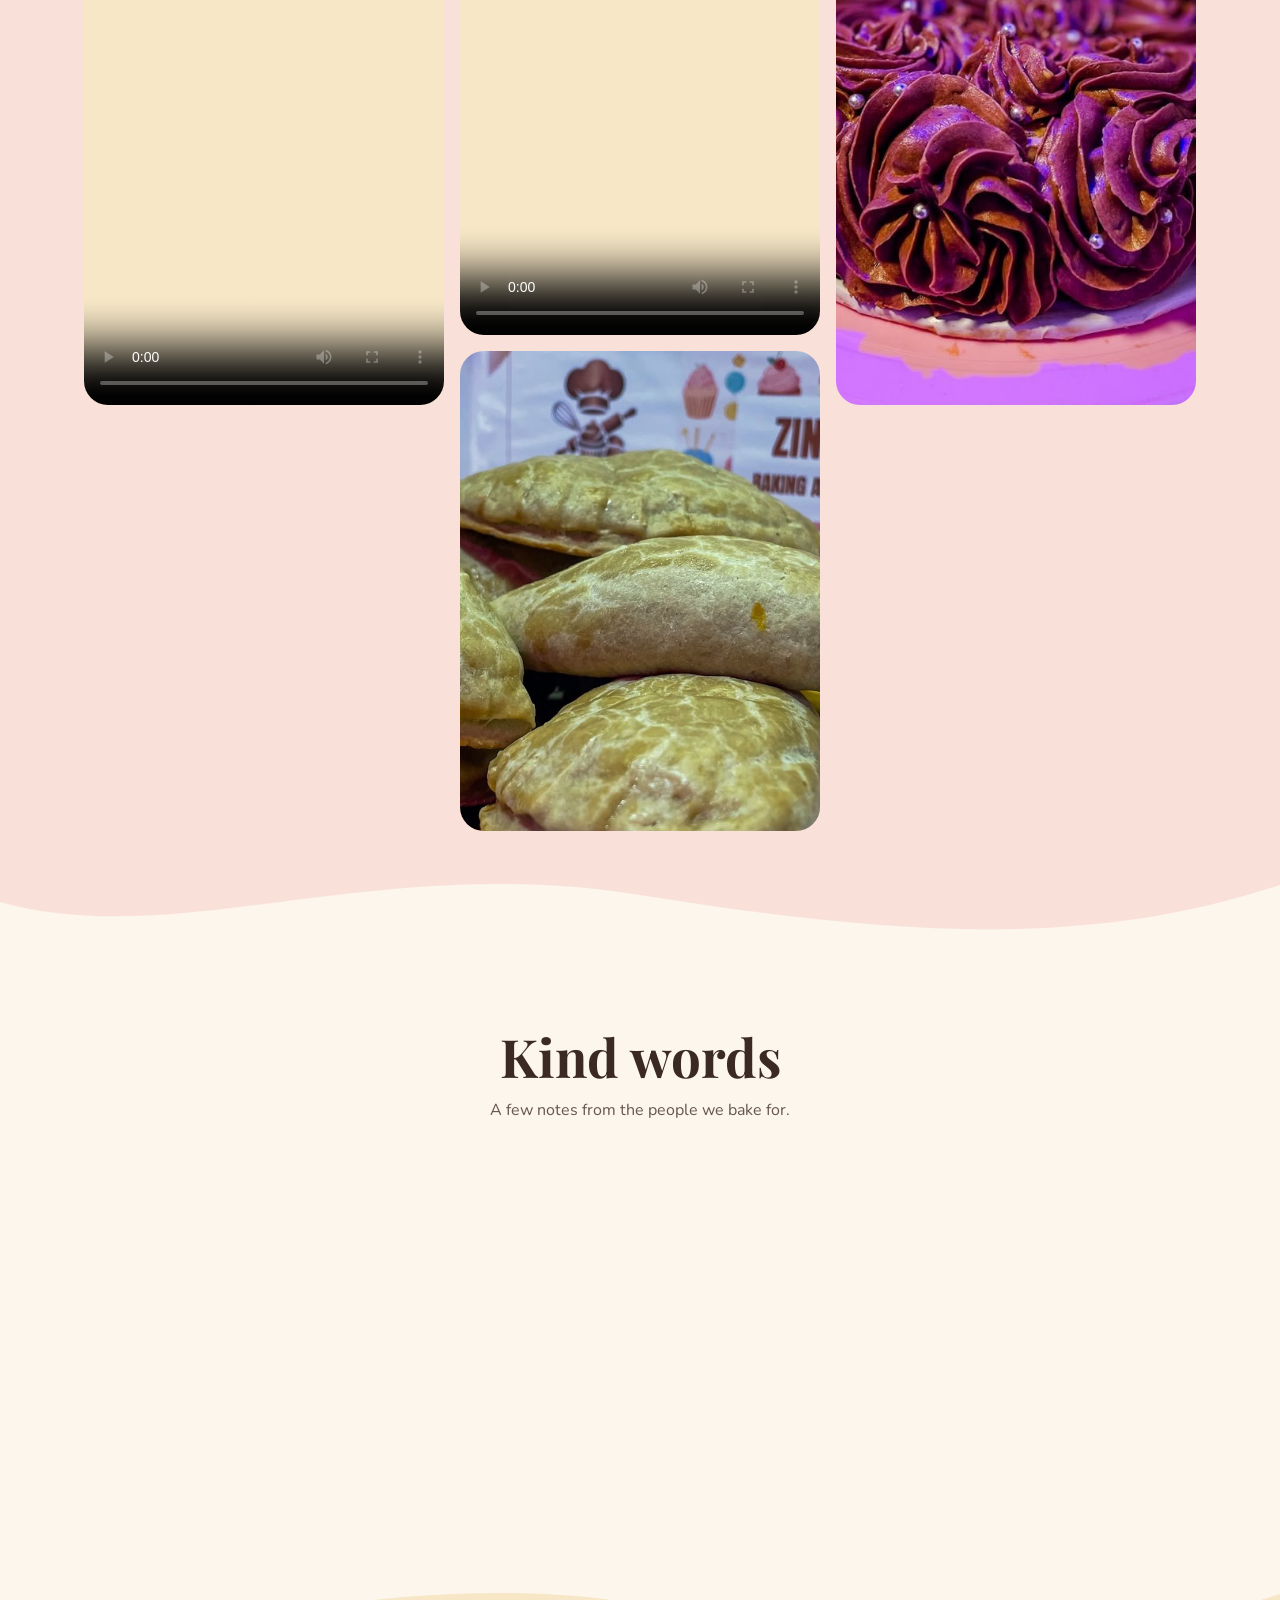
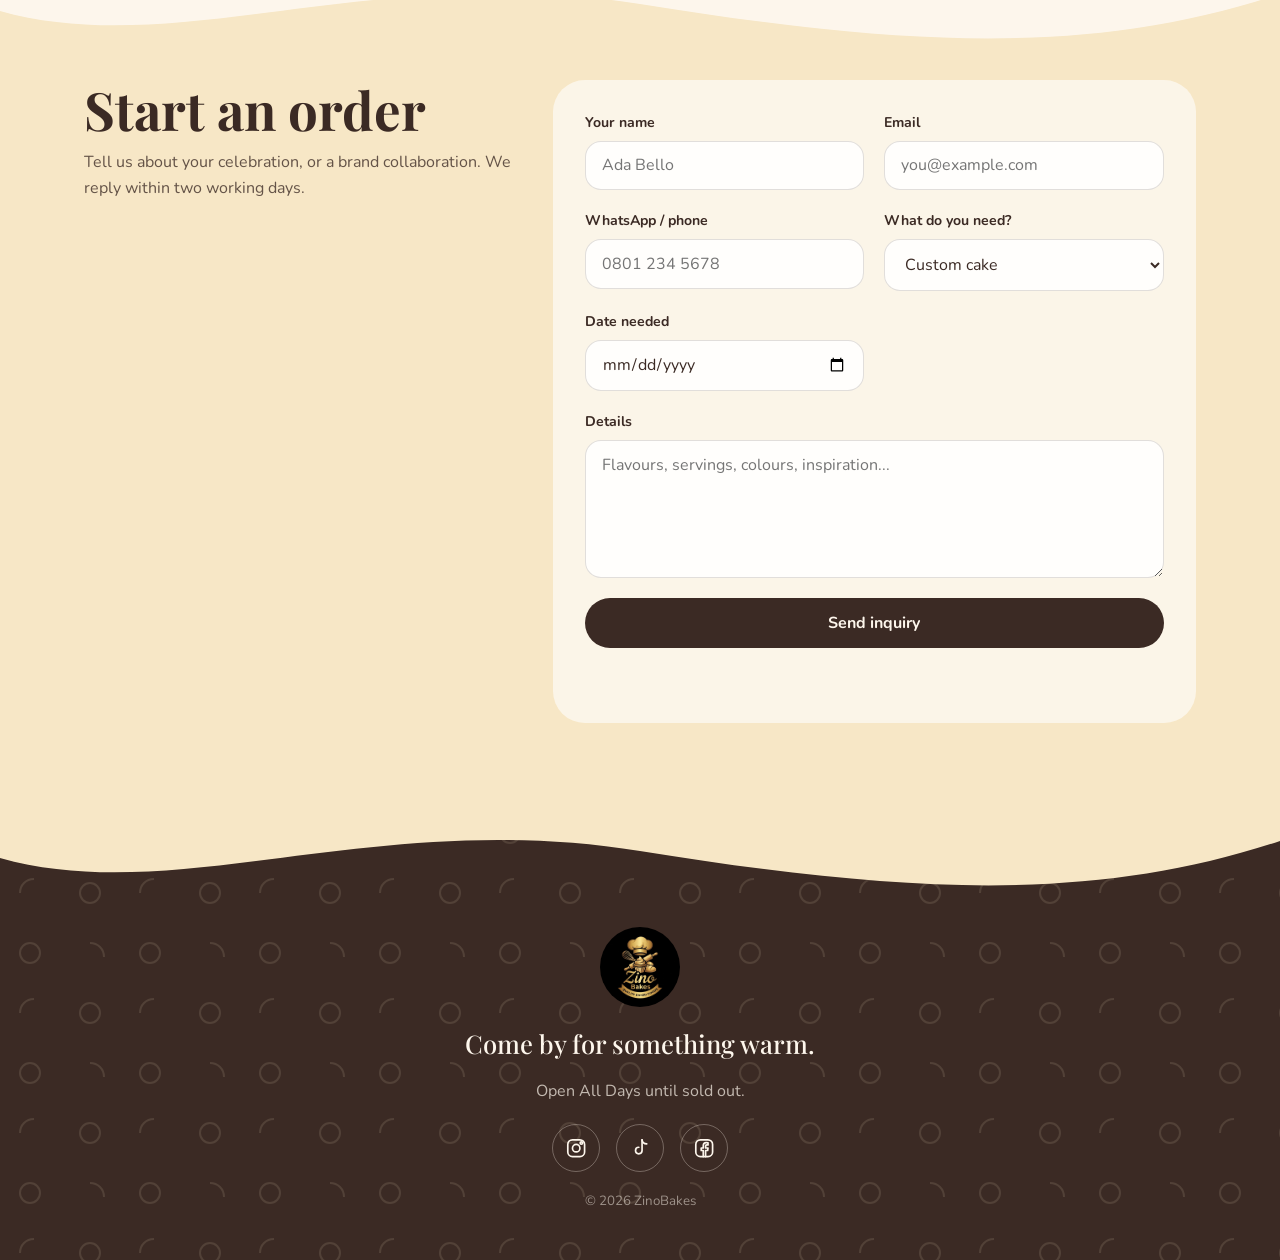
==== commit 09dacaee: "Update Facebook link and SVG in index.html" ====
--- a/index.html
+++ b/index.html
@@ -104,7 +104,7 @@
         <a href="#modal-5" class="card-link" aria-label="Honey Cardamom Buns, $16. View details">
           <img src="assets/products/product-5.jpg" alt="Honey Cardamom Buns" loading="lazy">
           <div class="card-body">
-            <div class="card-title"><h3>Meat Pie</h3><span class="price">700 NGN</span></div>
+            <div class="card-title"><h3>Meat Pie</h3><span class="price">1.OK NGN</span></div>
             <p>Golden, flaky pastry filled with a delicious, well-seasoned mixture of minced meat, potatoes and carrots.</p>
           </div>
         </a>
@@ -263,7 +263,7 @@
       <!-- Replace each href with your profile link -->
       <li><a href="https://www.instagram.com/zino_bakes?dlrf=MW4ybmh5eHhidWxyYw==" aria-label="Instagram"><svg viewBox="0 0 24 24"><rect x="3" y="3" width="18" height="18" rx="5"/><circle cx="12" cy="12" r="4"/><circle cx="17.5" cy="6.5" r="1.3"/></svg></a></li>
       <li><a href="https://www.tiktok.com/@zinobakes?_r=1&_t=ZS-9B4LG4REAlz" aria-label="TikTok"><svg viewBox="0 0 24 24"><path d="M14 3v11.5a3.5 3.5 0 1 1-3.5-3.5"/><path d="M14 3c.4 2.6 2 4.2 5 4.4"/></svg></a></li>
-      <li><a href="https://www.facebook.com/profile.php?id=61594861042421" aria-label="Facebook"><svg viewBox="0 0 24 24"><rect x="2.5" y="5.5" width="19" height="13" rx="4"/><path d="M10 9.5v5l4.5-2.5v-2.5z"/></svg></a></li>
+ <li><a href="https://www.facebook.com/profile.php?id=61594861042421" aria-label="Facebook"><svg viewBox="0 0 24 24"><rect x="3" y="3" width="18" height="18" rx="5"/><path d="M13.500 21v-6.500h2.200l.4-2.700h-2.600V9.800c0-.8.4-1.300 1.300-1.300h1.300V6.200c-.4-.1-1.100-.2-1.900-.2-2 0-3.200 1.200-3.200 3.300v2.500H8.800v2.700H11V21"/></svg></a></li>    
     </ul>
     <small>&copy; 2026 ZinoBakes</small>
   </div>
